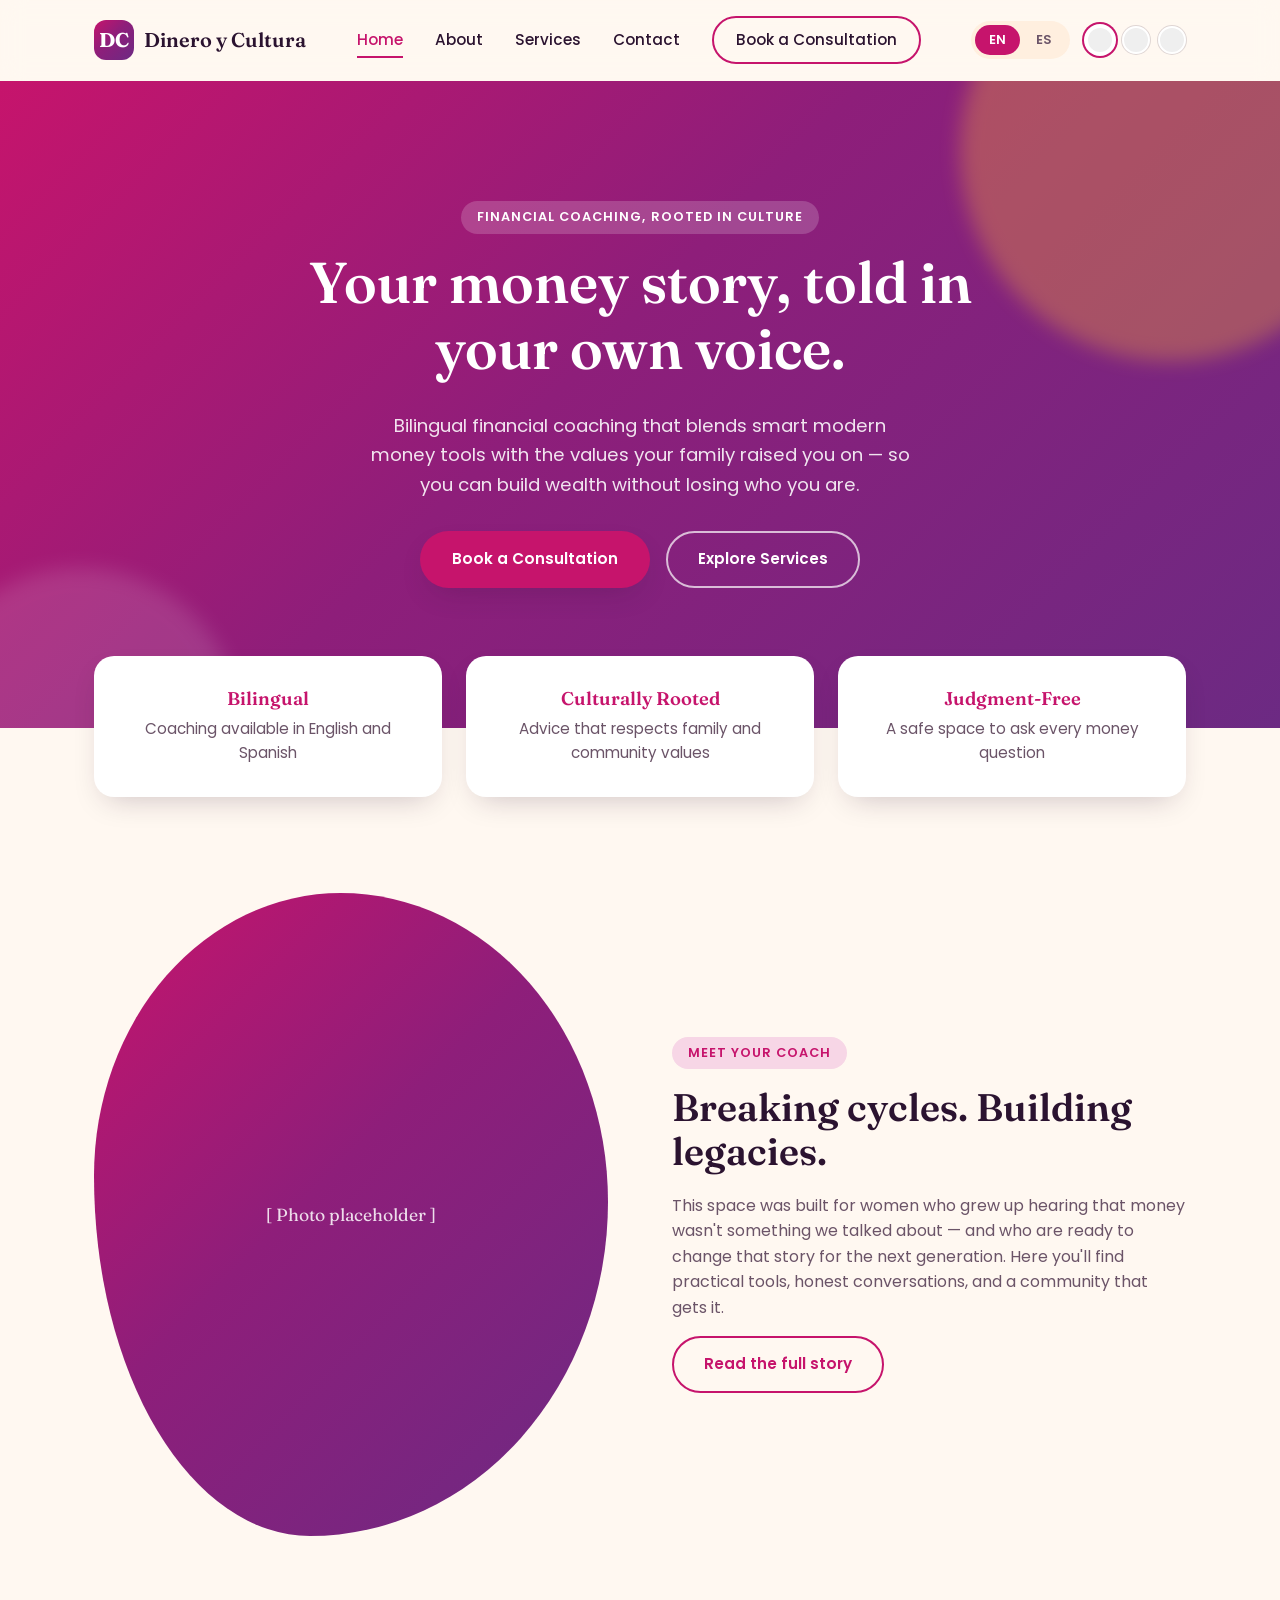
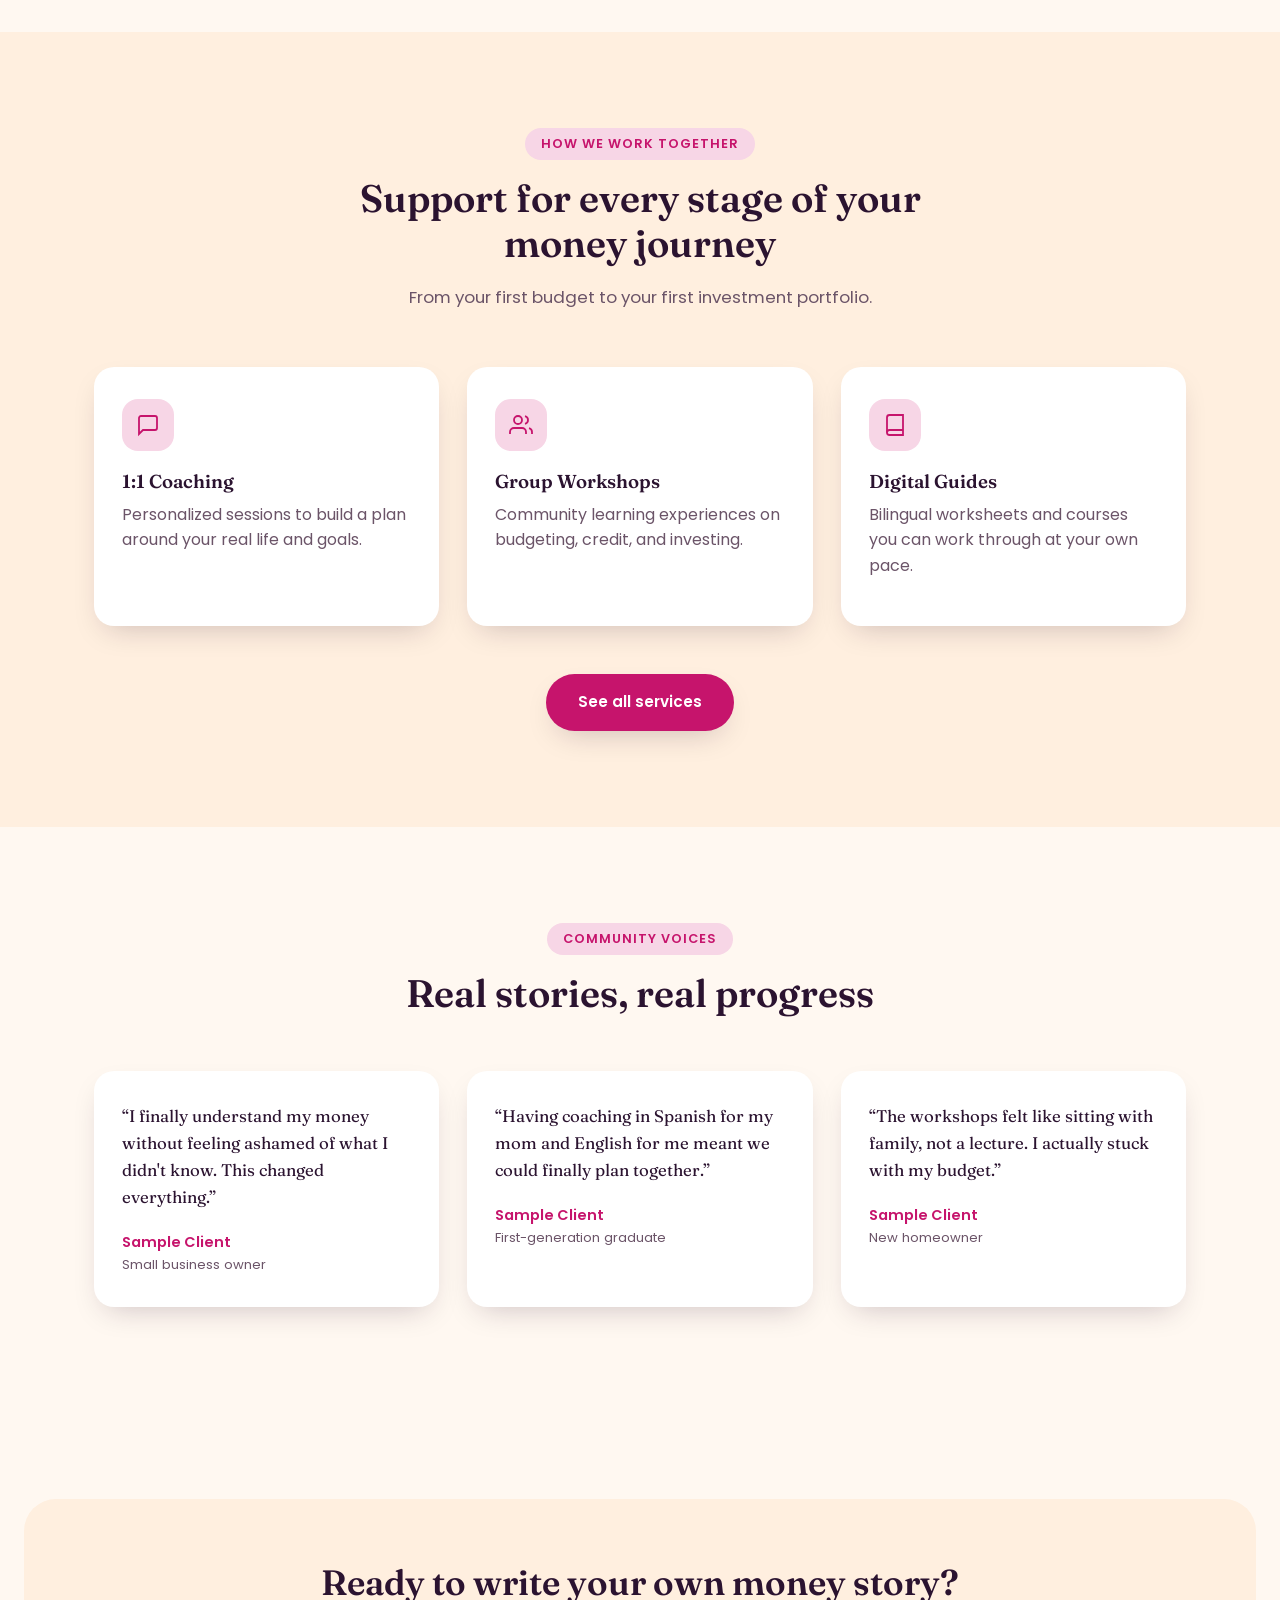
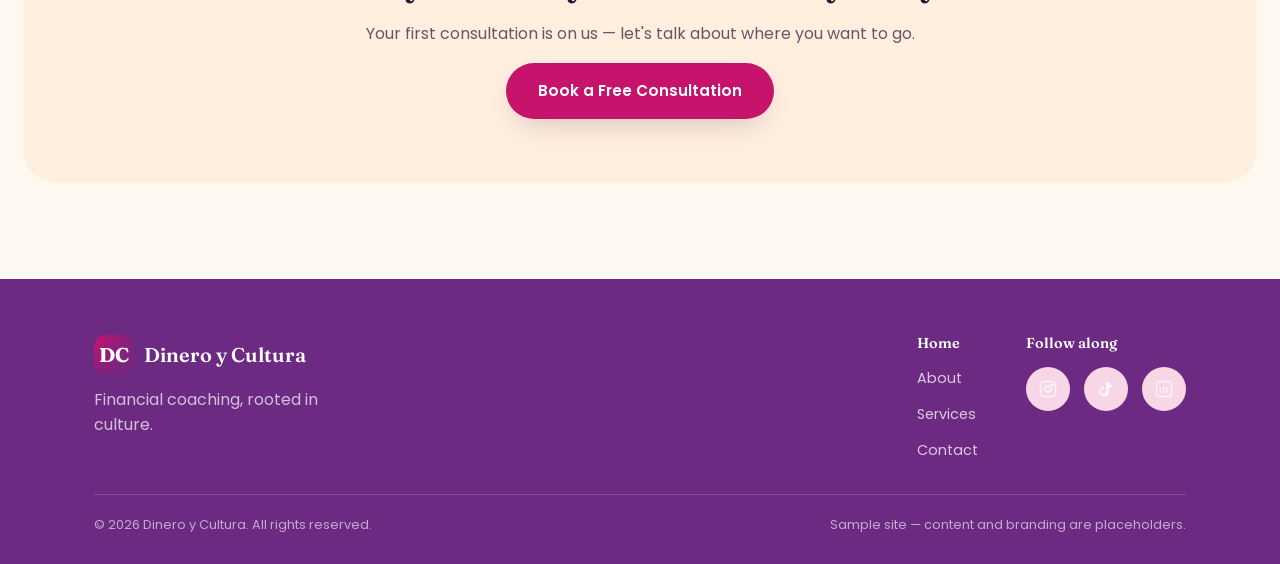
==== index.html @ e6d47629 "Add bilingual financial-coaching website with switchable color themes Static HTML/CSS/JS site (Home," ====
<!DOCTYPE html>
<html lang="en">
<head>
<meta charset="UTF-8" />
<meta name="viewport" content="width=device-width, initial-scale=1.0" />
<script>document.documentElement.classList.add("js-enabled");</script>
<title data-i18n-title="home.hero.title">Dinero y Cultura</title>
<meta name="description" content="Bilingual financial coaching rooted in culture." />
<link rel="icon" type="image/svg+xml" href="data:image/svg+xml,%3Csvg xmlns='http://www.w3.org/2000/svg' viewBox='0 0 100 100'%3E%3Crect width='100' height='100' rx='24' fill='%23c6146c'/%3E%3Ctext x='50' y='68' font-size='52' font-family='Georgia,serif' fill='white' text-anchor='middle'%3ED%3C/text%3E%3C/svg%3E" />
<link rel="preconnect" href="https://fonts.googleapis.com" />
<link rel="preconnect" href="https://fonts.gstatic.com" crossorigin />
<link href="https://fonts.googleapis.com/css2?family=Fraunces:wght@500;600;700&family=Poppins:wght@400;500;600;700&display=swap" rel="stylesheet" />
<link rel="stylesheet" href="css/style.css" />
</head>
<body>

<header class="site-header" data-site-header>
  <div class="header-inner container">
    <a href="index.html" class="logo"><span class="logo-mark">DC</span> Dinero y Cultura</a>

    <nav class="main-nav" data-nav>
      <a href="index.html" aria-current="page" data-i18n="nav.home">Home</a>
      <a href="about.html" data-i18n="nav.about">About</a>
      <a href="services.html" data-i18n="nav.services">Services</a>
      <a href="contact.html" data-i18n="nav.contact">Contact</a>
      <a href="contact.html" class="btn btn-outline" data-i18n="nav.cta" style="padding:10px 22px;">Book a Consultation</a>
      <div class="nav-theme-row">
        <span class="nav-theme-label" data-i18n="theme.label">Color palette</span>
        <div class="theme-switcher" data-theme-switcher></div>
      </div>
    </nav>

    <div class="header-actions">
      <div class="lang-switcher" role="group" aria-label="Language">
        <button type="button" data-lang-option="en">EN</button>
        <button type="button" data-lang-option="es">ES</button>
      </div>
      <div class="theme-switcher" data-theme-switcher role="group" aria-label="Color palette"></div>
      <button type="button" class="nav-toggle" data-nav-toggle aria-label="Menu" aria-expanded="false">
        <span></span><span></span><span></span>
      </button>
    </div>
  </div>
</header>

<main>

  <section class="hero">
    <div class="container hero-inner">
      <span class="eyebrow" data-i18n="home.hero.eyebrow">Financial coaching, rooted in culture</span>
      <h1 data-i18n="home.hero.title">Your money story, told in your own voice.</h1>
      <p class="hero-subtitle" data-i18n="home.hero.subtitle">Bilingual financial coaching.</p>
      <div class="hero-actions">
        <a href="contact.html" class="btn btn-primary" data-i18n="home.hero.ctaPrimary">Book a Consultation</a>
        <a href="services.html" class="btn btn-secondary" data-i18n="home.hero.ctaSecondary">Explore Services</a>
      </div>
    </div>
  </section>

  <div class="container">
    <div class="stats-grid" data-reveal>
      <div class="stat-card">
        <h3 data-i18n="home.stats.0.title">Bilingual</h3>
        <p data-i18n="home.stats.0.desc">Coaching available in English and Spanish</p>
      </div>
      <div class="stat-card">
        <h3 data-i18n="home.stats.1.title">Culturally Rooted</h3>
        <p data-i18n="home.stats.1.desc">Advice that respects family and community values</p>
      </div>
      <div class="stat-card">
        <h3 data-i18n="home.stats.2.title">Judgment-Free</h3>
        <p data-i18n="home.stats.2.desc">A safe space to ask every money question</p>
      </div>
    </div>
  </div>

  <section>
    <div class="container split">
      <div class="blob-frame" data-reveal>
        <span>[ Photo placeholder ]</span>
      </div>
      <div data-reveal>
        <span class="eyebrow" data-i18n="home.about.eyebrow">Meet your coach</span>
        <h2 class="section-title" data-i18n="home.about.title">Breaking cycles. Building legacies.</h2>
        <p data-i18n="home.about.body">Placeholder about text.</p>
        <a href="about.html" class="btn btn-outline" data-i18n="home.about.cta">Read the full story</a>
      </div>
    </div>
  </section>

  <section style="background: var(--color-bg-alt);">
    <div class="container">
      <div class="section-head" data-reveal>
        <span class="eyebrow" data-i18n="home.services.eyebrow">How we work together</span>
        <h2 class="section-title" data-i18n="home.services.title">Support for every stage of your money journey</h2>
        <p class="section-subtitle" data-i18n="home.services.subtitle">From your first budget to your first investment portfolio.</p>
      </div>
      <div class="card-grid" data-reveal>
        <div class="card">
          <div class="card-icon">
            <svg width="24" height="24" viewBox="0 0 24 24" fill="none" stroke="currentColor" stroke-width="1.8"><path d="M21 15a2 2 0 0 1-2 2H7l-4 4V5a2 2 0 0 1 2-2h14a2 2 0 0 1 2 2z"/></svg>
          </div>
          <h3 data-i18n="home.services.items.0.title">1:1 Coaching</h3>
          <p data-i18n="home.services.items.0.desc">Personalized sessions.</p>
        </div>
        <div class="card">
          <div class="card-icon">
            <svg width="24" height="24" viewBox="0 0 24 24" fill="none" stroke="currentColor" stroke-width="1.8"><path d="M17 21v-2a4 4 0 0 0-4-4H5a4 4 0 0 0-4 4v2"/><circle cx="9" cy="7" r="4"/><path d="M23 21v-2a4 4 0 0 0-3-3.87"/><path d="M16 3.13a4 4 0 0 1 0 7.75"/></svg>
          </div>
          <h3 data-i18n="home.services.items.1.title">Group Workshops</h3>
          <p data-i18n="home.services.items.1.desc">Community learning.</p>
        </div>
        <div class="card">
          <div class="card-icon">
            <svg width="24" height="24" viewBox="0 0 24 24" fill="none" stroke="currentColor" stroke-width="1.8"><path d="M4 19.5A2.5 2.5 0 0 1 6.5 17H20"/><path d="M6.5 2H20v20H6.5A2.5 2.5 0 0 1 4 19.5v-15A2.5 2.5 0 0 1 6.5 2z"/></svg>
          </div>
          <h3 data-i18n="home.services.items.2.title">Digital Guides</h3>
          <p data-i18n="home.services.items.2.desc">Bilingual worksheets.</p>
        </div>
      </div>
      <div class="text-center mt-lg" data-reveal>
        <a href="services.html" class="btn btn-primary" data-i18n="home.services.cta">See all services</a>
      </div>
    </div>
  </section>

  <section>
    <div class="container">
      <div class="section-head" data-reveal>
        <span class="eyebrow" data-i18n="home.testimonials.eyebrow">Community voices</span>
        <h2 class="section-title" data-i18n="home.testimonials.title">Real stories, real progress</h2>
      </div>
      <div class="card-grid" data-reveal>
        <div class="testimonial-card">
          <p class="testimonial-quote" data-i18n="home.testimonials.items.0.quote">Quote</p>
          <div class="testimonial-author" data-i18n="home.testimonials.items.0.name">Sample Client</div>
          <div class="testimonial-role" data-i18n="home.testimonials.items.0.role">Role</div>
        </div>
        <div class="testimonial-card">
          <p class="testimonial-quote" data-i18n="home.testimonials.items.1.quote">Quote</p>
          <div class="testimonial-author" data-i18n="home.testimonials.items.1.name">Sample Client</div>
          <div class="testimonial-role" data-i18n="home.testimonials.items.1.role">Role</div>
        </div>
        <div class="testimonial-card">
          <p class="testimonial-quote" data-i18n="home.testimonials.items.2.quote">Quote</p>
          <div class="testimonial-author" data-i18n="home.testimonials.items.2.name">Sample Client</div>
          <div class="testimonial-role" data-i18n="home.testimonials.items.2.role">Role</div>
        </div>
      </div>
    </div>
  </section>

  <section>
    <div class="cta-banner" data-reveal>
      <h2 data-i18n="home.ctaBanner.title">Ready to write your own money story?</h2>
      <p data-i18n="home.ctaBanner.subtitle">Your first consultation is on us.</p>
      <a href="contact.html" class="btn btn-primary" data-i18n="home.ctaBanner.button">Book a Free Consultation</a>
    </div>
  </section>

</main>

<footer class="site-footer">
  <div class="container">
    <div class="footer-inner">
      <div class="footer-brand">
        <a href="index.html" class="logo"><span class="logo-mark">DC</span> Dinero y Cultura</a>
        <p data-i18n="footer.tagline">Financial coaching, rooted in culture.</p>
      </div>
      <div class="footer-links">
        <div class="footer-col">
          <h4 data-i18n="nav.home">Site</h4>
          <ul>
            <li><a href="about.html" data-i18n="nav.about">About</a></li>
            <li><a href="services.html" data-i18n="nav.services">Services</a></li>
            <li><a href="contact.html" data-i18n="nav.contact">Contact</a></li>
          </ul>
        </div>
        <div class="footer-col">
          <h4 data-i18n="contact.social.title">Follow along</h4>
          <div class="social-list">
            <a href="#" aria-label="Instagram"><svg width="18" height="18" viewBox="0 0 24 24" fill="none" stroke="currentColor" stroke-width="1.8"><rect x="2" y="2" width="20" height="20" rx="5"/><circle cx="12" cy="12" r="4"/><circle cx="17.5" cy="6.5" r="1"/></svg></a>
            <a href="#" aria-label="TikTok"><svg width="18" height="18" viewBox="0 0 24 24" fill="currentColor"><path d="M16 3c.6 2.4 2.2 4 4.7 4.2v3c-1.7 0-3.2-.5-4.5-1.4v6.7A6.5 6.5 0 1 1 9.7 9v3.2a3.3 3.3 0 1 0 2.3 3.1V3z"/></svg></a>
            <a href="#" aria-label="LinkedIn"><svg width="18" height="18" viewBox="0 0 24 24" fill="none" stroke="currentColor" stroke-width="1.8"><rect x="2" y="2" width="20" height="20" rx="4"/><path d="M7 10v7M7 7v.01M11 17v-4.5a2.5 2.5 0 0 1 5 0V17"/></svg></a>
          </div>
        </div>
      </div>
    </div>
    <div class="footer-bottom">
      <span>&copy; <span data-current-year>2026</span> Dinero y Cultura. <span data-i18n="footer.rights">All rights reserved.</span></span>
      <span data-i18n="footer.placeholderNotice">Sample site — content and branding are placeholders.</span>
    </div>
  </div>
</footer>

<script src="js/config.js"></script>
<script src="js/translations.js"></script>
<script src="js/i18n.js"></script>
<script src="js/theme.js"></script>
<script src="js/main.js"></script>
</body>
</html>
---- css/style.css ----
/* ==========================================================================
   Dinero y Cultura — base styles
   Color values below are defaults; js/theme.js overrides them at runtime
   via CSS custom properties so the palette can be swapped live.
   ========================================================================== */

:root {
  --color-primary: #c6146c;
  --color-primary-dark: #8e0f52;
  --color-primary-light: #f7d6e6;
  --color-secondary: #f2a73b;
  --color-secondary-dark: #c87f1c;
  --color-accent: #6c2a83;
  --color-bg: #fff8f1;
  --color-bg-alt: #ffefdf;
  --color-surface: #ffffff;
  --color-text: #2b1330;
  --color-text-muted: #6b5468;
  --gradient-hero: linear-gradient(135deg, #c6146c 0%, #8e1e7a 45%, #6c2a83 100%);

  --font-display: "Fraunces", "Georgia", serif;
  --font-body: "Poppins", "Segoe UI", sans-serif;

  --radius-sm: 12px;
  --radius-md: 20px;
  --radius-lg: 32px;
  --radius-pill: 999px;

  --shadow-soft: 0 12px 30px -12px rgba(43, 19, 48, 0.25);
  --shadow-lift: 0 20px 45px -15px rgba(43, 19, 48, 0.35);

  --container-width: 1140px;
}

* { box-sizing: border-box; }
html { scroll-behavior: smooth; }

body {
  margin: 0;
  font-family: var(--font-body);
  color: var(--color-text);
  background: var(--color-bg);
  line-height: 1.6;
  -webkit-font-smoothing: antialiased;
}

img { max-width: 100%; display: block; }
a { color: inherit; text-decoration: none; }
ul { list-style: none; margin: 0; padding: 0; }
h1, h2, h3, h4 {
  font-family: var(--font-display);
  line-height: 1.15;
  margin: 0 0 0.5em;
  font-weight: 600;
}
p { margin: 0 0 1em; color: var(--color-text-muted); }

.container {
  width: 100%;
  max-width: var(--container-width);
  margin: 0 auto;
  padding: 0 24px;
}

section { padding: 96px 0; }
@media (max-width: 640px) {
  section { padding: 64px 0; }
}

.section-head {
  max-width: 640px;
  margin: 0 auto 56px;
  text-align: center;
}
.section-head.align-left { margin-left: 0; text-align: left; }

.eyebrow {
  display: inline-block;
  font-family: var(--font-body);
  font-weight: 600;
  font-size: 0.8rem;
  letter-spacing: 0.08em;
  text-transform: uppercase;
  color: var(--color-primary);
  background: var(--color-primary-light);
  padding: 6px 16px;
  border-radius: var(--radius-pill);
  margin-bottom: 16px;
}

.section-title { font-size: clamp(1.8rem, 3vw, 2.6rem); }
.section-subtitle { font-size: 1.05rem; }

/* ---------- Buttons ---------- */
.btn {
  display: inline-flex;
  align-items: center;
  justify-content: center;
  gap: 8px;
  font-family: var(--font-body);
  font-weight: 600;
  font-size: 0.95rem;
  padding: 14px 30px;
  border-radius: var(--radius-pill);
  border: 2px solid transparent;
  cursor: pointer;
  transition: transform 0.2s ease, box-shadow 0.2s ease, background 0.2s ease, color 0.2s ease;
}
.btn-primary {
  background: var(--color-primary);
  color: #fff;
  box-shadow: var(--shadow-soft);
}
.btn-primary:hover { transform: translateY(-3px); box-shadow: var(--shadow-lift); background: var(--color-primary-dark); }

.btn-secondary {
  background: transparent;
  border-color: rgba(255, 255, 255, 0.7);
  color: #fff;
}
.btn-secondary:hover { background: rgba(255, 255, 255, 0.15); transform: translateY(-3px); }

.btn-outline {
  background: transparent;
  border-color: var(--color-primary);
  color: var(--color-primary);
}
.btn-outline:hover { background: var(--color-primary); color: #fff; transform: translateY(-3px); }

/* ---------- Header ---------- */
.site-header {
  position: sticky;
  top: 0;
  z-index: 100;
  background: rgba(255, 248, 241, 0.75);
  backdrop-filter: blur(12px);
  -webkit-backdrop-filter: blur(12px);
  border-bottom: 1px solid transparent;
  transition: box-shadow 0.25s ease, border-color 0.25s ease;
}
.site-header.is-scrolled {
  box-shadow: 0 8px 24px -16px rgba(43, 19, 48, 0.3);
  border-bottom-color: rgba(43, 19, 48, 0.06);
}

.header-inner {
  display: flex;
  align-items: center;
  justify-content: space-between;
  gap: 24px;
  padding: 16px 24px;
}

.logo {
  display: flex;
  align-items: center;
  gap: 10px;
  font-family: var(--font-display);
  font-weight: 600;
  font-size: 1.25rem;
  color: var(--color-text);
  white-space: nowrap;
  overflow: hidden;
  text-overflow: ellipsis;
}
.logo-mark {
  width: 40px;
  height: 40px;
  border-radius: 12px;
  background: var(--gradient-hero);
  display: flex;
  align-items: center;
  justify-content: center;
  color: #fff;
  font-family: var(--font-display);
  font-weight: 700;
  flex-shrink: 0;
}

.main-nav {
  display: flex;
  align-items: center;
  gap: 32px;
}
.main-nav a {
  font-weight: 500;
  font-size: 0.95rem;
  color: var(--color-text);
  position: relative;
  padding: 4px 0;
}
.main-nav a::after {
  content: "";
  position: absolute;
  left: 0; right: 0; bottom: -2px;
  height: 2px;
  background: var(--color-primary);
  transform: scaleX(0);
  transform-origin: left;
  transition: transform 0.2s ease;
}
.main-nav a:hover::after,
.main-nav a[aria-current="page"]::after { transform: scaleX(1); }
.main-nav a[aria-current="page"] { color: var(--color-primary); }

.header-actions {
  display: flex;
  align-items: center;
  gap: 16px;
}

.lang-switcher {
  display: inline-flex;
  background: var(--color-bg-alt);
  border-radius: var(--radius-pill);
  padding: 4px;
  gap: 2px;
}
.lang-switcher button {
  border: none;
  background: transparent;
  font-family: var(--font-body);
  font-weight: 600;
  font-size: 0.8rem;
  padding: 6px 14px;
  border-radius: var(--radius-pill);
  cursor: pointer;
  color: var(--color-text-muted);
  transition: background 0.2s ease, color 0.2s ease;
}
.lang-switcher button.is-active { background: var(--color-primary); color: #fff; }

.theme-switcher { display: inline-flex; gap: 8px; }
.theme-swatch {
  width: 28px;
  height: 28px;
  border-radius: 50%;
  border: 2px solid var(--color-surface);
  box-shadow: 0 0 0 1px rgba(43, 19, 48, 0.15);
  cursor: pointer;
  padding: 0;
  overflow: hidden;
  display: flex;
  transition: transform 0.2s ease, box-shadow 0.2s ease;
}
.theme-swatch__half { flex: 1; }
.theme-swatch__half:first-child { background: var(--swatch-a); }
.theme-swatch__half:last-child { background: var(--swatch-b); }
.theme-swatch:hover { transform: scale(1.12); }
.theme-swatch.is-active { box-shadow: 0 0 0 2px var(--color-surface), 0 0 0 4px var(--color-primary); }

.nav-toggle {
  display: none;
  background: none;
  border: none;
  cursor: pointer;
  padding: 8px;
  flex-direction: column;
  gap: 5px;
}
.nav-toggle span { width: 22px; height: 2px; background: var(--color-text); border-radius: 2px; }

.nav-theme-row { display: none; }

@media (max-width: 860px) {
  .main-nav {
    position: absolute;
    top: 100%; left: 0; right: 0;
    flex-direction: column;
    align-items: flex-start;
    background: var(--color-surface);
    padding: 20px 24px;
    gap: 18px;
    box-shadow: var(--shadow-soft);
    transform: translateY(-8px);
    opacity: 0;
    pointer-events: none;
    transition: transform 0.2s ease, opacity 0.2s ease;
  }
  .main-nav.is-open { transform: translateY(0); opacity: 1; pointer-events: auto; }
  .nav-toggle { display: flex; }
  .header-actions .lang-switcher { display: inline-flex; }

  /* Theme swatches move into the nav dropdown at this width so the
     header row (logo + lang pills + hamburger) doesn't overflow. */
  .header-actions > .theme-switcher { display: none; }
  .nav-theme-row {
    display: flex;
    align-items: center;
    gap: 12px;
    padding-top: 14px;
    border-top: 1px solid var(--color-bg-alt);
    width: 100%;
  }
  .nav-theme-label {
    font-size: 0.8rem;
    font-weight: 600;
    color: var(--color-text-muted);
  }
}

@media (max-width: 400px) {
  .header-inner { gap: 10px; padding: 14px 16px; }
  .logo { font-size: 1rem; gap: 8px; }
  .logo-mark { width: 34px; height: 34px; font-size: 0.9rem; }
}

/* ---------- Hero ---------- */
.hero {
  position: relative;
  overflow: hidden;
  background: var(--gradient-hero);
  color: #fff;
  padding: 120px 0 140px;
}
.hero::before,
.hero::after {
  content: "";
  position: absolute;
  border-radius: 50%;
  filter: blur(10px);
  opacity: 0.35;
}
.hero::before {
  width: 420px; height: 420px;
  background: var(--color-secondary);
  top: -140px; right: -100px;
}
.hero::after {
  width: 320px; height: 320px;
  background: #ffffff;
  bottom: -160px; left: -80px;
  opacity: 0.12;
}
.hero-inner {
  position: relative;
  z-index: 1;
  max-width: 720px;
  margin: 0 auto;
  text-align: center;
}
.hero .eyebrow { background: rgba(255, 255, 255, 0.18); color: #fff; }
.hero h1 { font-size: clamp(2.4rem, 5vw, 3.6rem); }
.hero p.hero-subtitle { color: rgba(255, 255, 255, 0.88); font-size: 1.15rem; max-width: 560px; margin: 0 auto 32px; }
.hero-actions { display: flex; gap: 16px; justify-content: center; flex-wrap: wrap; }

.page-hero {
  background: var(--gradient-hero);
  color: #fff;
  padding: 96px 0 80px;
  text-align: center;
  position: relative;
  overflow: hidden;
}
.page-hero .eyebrow { background: rgba(255, 255, 255, 0.18); color: #fff; }
.page-hero p { color: rgba(255, 255, 255, 0.88); max-width: 560px; margin: 0 auto; }

/* ---------- Stats ---------- */
.stats-grid {
  display: grid;
  grid-template-columns: repeat(3, 1fr);
  gap: 24px;
  margin-top: -72px;
  position: relative;
  z-index: 2;
}
@media (max-width: 760px) { .stats-grid { grid-template-columns: 1fr; } }

.stat-card {
  background: var(--color-surface);
  border-radius: var(--radius-md);
  padding: 32px 28px;
  box-shadow: var(--shadow-soft);
  text-align: center;
}
.stat-card h3 { font-size: 1.15rem; color: var(--color-primary); margin-bottom: 8px; }
.stat-card p { margin: 0; font-size: 0.95rem; }

/* ---------- Split (about preview) ---------- */
.split {
  display: grid;
  grid-template-columns: 1fr 1fr;
  gap: 64px;
  align-items: center;
}
@media (max-width: 860px) { .split { grid-template-columns: 1fr; gap: 40px; } }

.blob-frame {
  position: relative;
  aspect-ratio: 4 / 5;
  border-radius: 48% 52% 58% 42% / 44% 48% 52% 56%;
  background: var(--gradient-hero);
  display: flex;
  align-items: center;
  justify-content: center;
  overflow: hidden;
}
.blob-frame span {
  color: rgba(255, 255, 255, 0.85);
  font-family: var(--font-display);
  font-size: 1.1rem;
  text-align: center;
  padding: 24px;
}

/* ---------- Card grids ---------- */
.card-grid {
  display: grid;
  grid-template-columns: repeat(3, 1fr);
  gap: 28px;
}
.card-grid.cols-4 { grid-template-columns: repeat(4, 1fr); }
@media (max-width: 960px) { .card-grid, .card-grid.cols-4 { grid-template-columns: repeat(2, 1fr); } }
@media (max-width: 640px) { .card-grid, .card-grid.cols-4 { grid-template-columns: 1fr; } }

.card {
  background: var(--color-surface);
  border-radius: var(--radius-md);
  padding: 32px 28px;
  box-shadow: var(--shadow-soft);
  transition: transform 0.25s ease, box-shadow 0.25s ease;
}
.card:hover { transform: translateY(-6px); box-shadow: var(--shadow-lift); }

.card-icon {
  width: 52px; height: 52px;
  border-radius: 16px;
  background: var(--color-primary-light);
  color: var(--color-primary);
  display: flex; align-items: center; justify-content: center;
  margin-bottom: 20px;
}

.card-tag {
  display: inline-block;
  font-size: 0.72rem;
  font-weight: 700;
  letter-spacing: 0.06em;
  text-transform: uppercase;
  color: var(--color-secondary-dark);
  background: rgba(242, 167, 59, 0.18);
  padding: 4px 12px;
  border-radius: var(--radius-pill);
  margin-bottom: 14px;
}

/* ---------- Testimonials ---------- */
.testimonial-card {
  background: var(--color-surface);
  border-radius: var(--radius-md);
  padding: 32px 28px;
  box-shadow: var(--shadow-soft);
  position: relative;
}
.testimonial-quote {
  font-family: var(--font-display);
  font-size: 1.05rem;
  color: var(--color-text);
  margin-bottom: 20px;
}
.testimonial-author { font-weight: 600; font-size: 0.9rem; color: var(--color-primary); }
.testimonial-role { font-size: 0.82rem; color: var(--color-text-muted); }

/* ---------- CTA banner ---------- */
.cta-banner {
  background: var(--color-bg-alt);
  border-radius: var(--radius-lg);
  padding: 64px 40px;
  text-align: center;
  margin: 0 24px;
}
.cta-banner h2 { font-size: clamp(1.6rem, 3vw, 2.2rem); }

/* ---------- Steps (services process) ---------- */
.steps {
  display: grid;
  grid-template-columns: repeat(3, 1fr);
  gap: 28px;
  counter-reset: step;
}
@media (max-width: 760px) { .steps { grid-template-columns: 1fr; } }
.step {
  background: var(--color-surface);
  border-radius: var(--radius-md);
  padding: 32px 28px;
  box-shadow: var(--shadow-soft);
}
.step::before {
  counter-increment: step;
  content: counter(step);
  display: inline-flex;
  align-items: center;
  justify-content: center;
  width: 40px; height: 40px;
  border-radius: 50%;
  background: var(--gradient-hero);
  color: #fff;
  font-weight: 700;
  margin-bottom: 16px;
}

/* ---------- Contact ---------- */
.contact-grid {
  display: grid;
  grid-template-columns: 1.1fr 0.9fr;
  gap: 32px;
  align-items: start;
}
@media (max-width: 860px) { .contact-grid { grid-template-columns: 1fr; } }

.contact-card {
  background: var(--color-surface);
  border-radius: var(--radius-lg);
  padding: 40px;
  box-shadow: var(--shadow-soft);
}
.contact-field { margin-bottom: 20px; }
.contact-field-label {
  display: block;
  font-size: 0.8rem;
  font-weight: 600;
  color: var(--color-text-muted);
  text-transform: uppercase;
  letter-spacing: 0.05em;
  margin-bottom: 6px;
}
.contact-field-value { font-size: 1.1rem; font-weight: 600; color: var(--color-primary); }

.social-list { display: flex; gap: 14px; margin-top: 16px; }
.social-list a {
  width: 44px; height: 44px;
  border-radius: 50%;
  background: var(--color-primary-light);
  color: var(--color-primary);
  display: flex; align-items: center; justify-content: center;
  transition: background 0.2s ease, color 0.2s ease, transform 0.2s ease;
}
.social-list a:hover { background: var(--color-primary); color: #fff; transform: translateY(-3px); }

.notice {
  background: var(--color-bg-alt);
  border-radius: var(--radius-md);
  padding: 18px 22px;
  font-size: 0.88rem;
  color: var(--color-text-muted);
  border-left: 4px solid var(--color-secondary);
}

/* ---------- Values (about) ---------- */
.value-item { display: flex; gap: 16px; align-items: flex-start; }
.value-dot {
  width: 12px; height: 12px;
  border-radius: 50%;
  background: var(--color-secondary);
  margin-top: 8px;
  flex-shrink: 0;
}

/* ---------- Footer ---------- */
.site-footer {
  background: var(--color-accent);
  color: rgba(255, 255, 255, 0.85);
  padding: 56px 0 28px;
}
.footer-inner {
  display: flex;
  flex-wrap: wrap;
  justify-content: space-between;
  gap: 32px;
  margin-bottom: 32px;
}
.footer-brand .logo { color: #fff; }
.footer-brand p { color: rgba(255, 255, 255, 0.7); max-width: 280px; margin-top: 12px; }
.footer-links { display: flex; gap: 48px; flex-wrap: wrap; }
.footer-col h4 { color: #fff; font-size: 0.9rem; margin-bottom: 14px; }
.footer-col ul { display: flex; flex-direction: column; gap: 10px; }
.footer-col a { color: rgba(255, 255, 255, 0.75); font-size: 0.9rem; }
.footer-col a:hover { color: #fff; }
.footer-bottom {
  border-top: 1px solid rgba(255, 255, 255, 0.15);
  padding-top: 20px;
  display: flex;
  justify-content: space-between;
  flex-wrap: wrap;
  gap: 10px;
  font-size: 0.8rem;
  color: rgba(255, 255, 255, 0.6);
}

/* ---------- Scroll reveal ----------
   Only hidden pre-reveal when JS has run (see the early
   `js-enabled` class in <head>) so content stays visible by
   default if JS fails or is disabled. */
.js-enabled [data-reveal] {
  opacity: 0;
  transform: translateY(24px);
  transition: opacity 0.6s ease, transform 0.6s ease;
}
.js-enabled [data-reveal].is-visible { opacity: 1; transform: translateY(0); }

/* ---------- Misc utilities ---------- */
.text-center { text-align: center; }
.mt-lg { margin-top: 48px; }
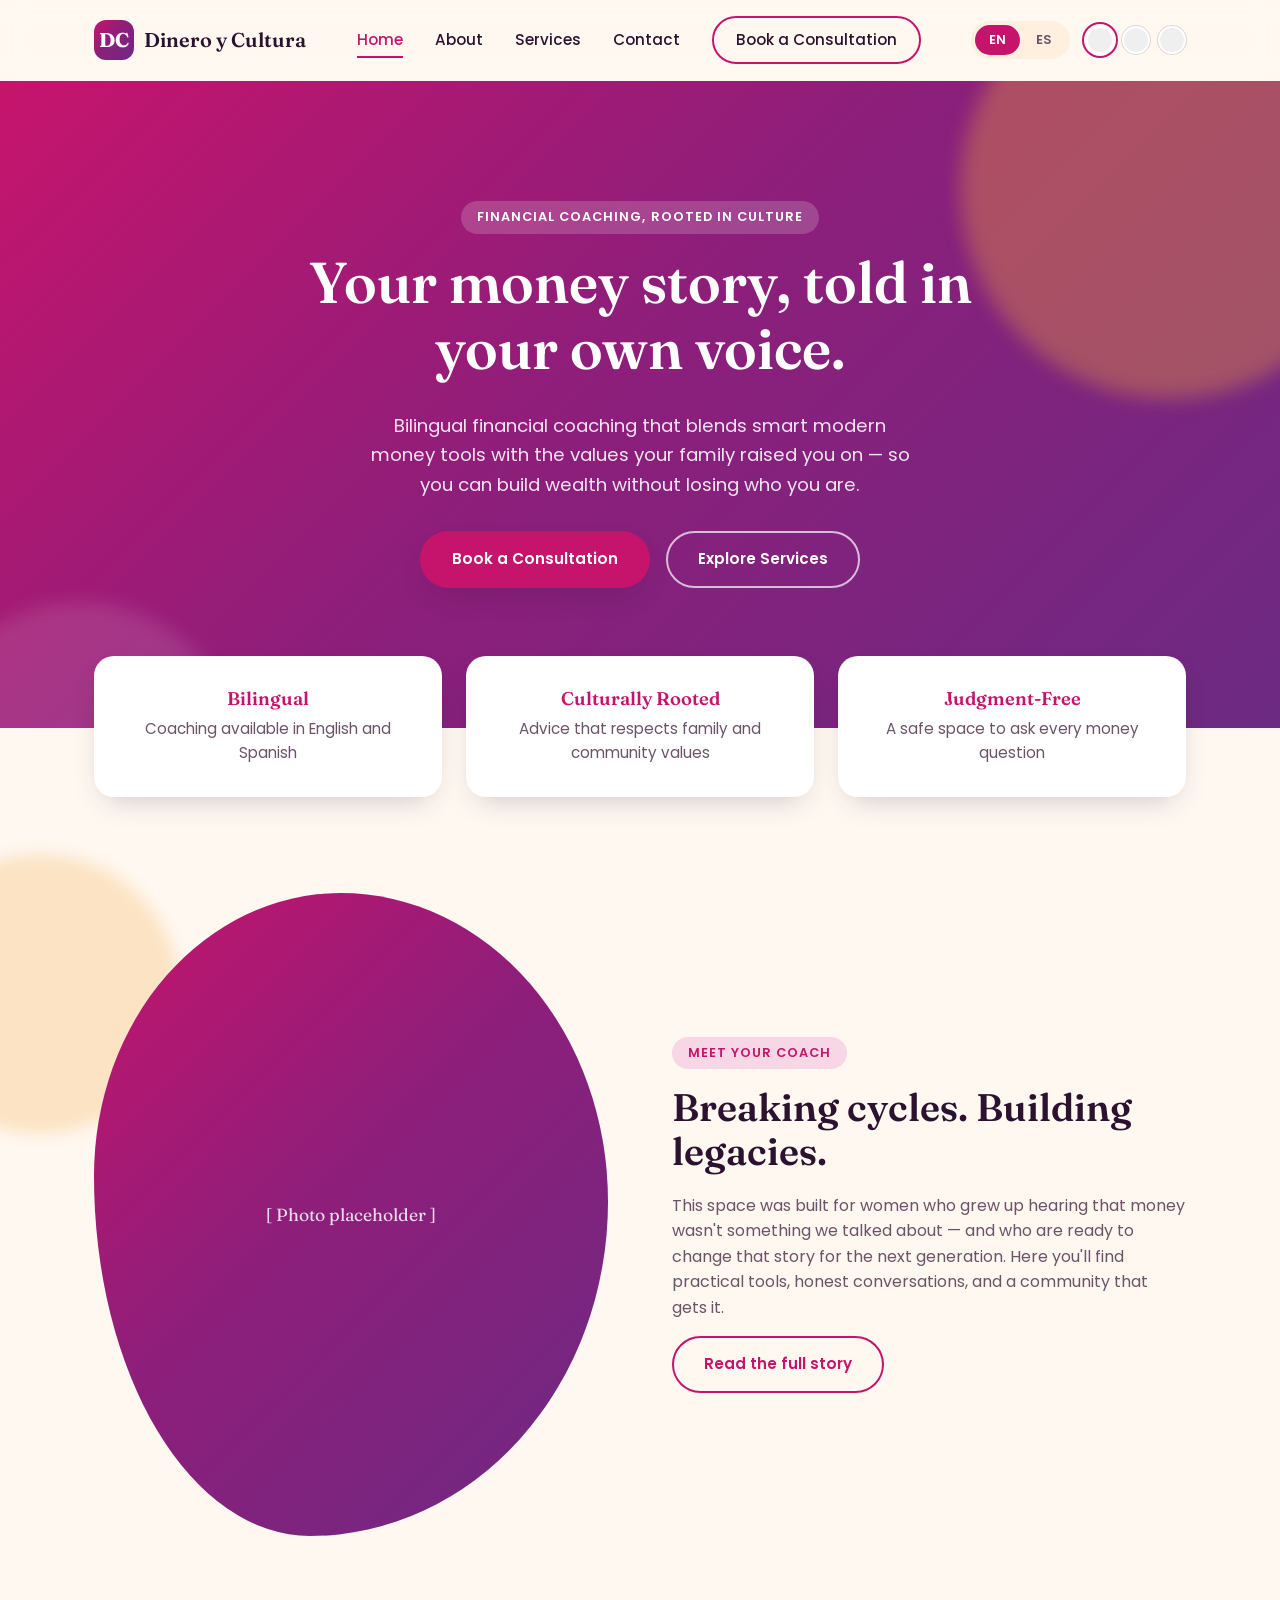
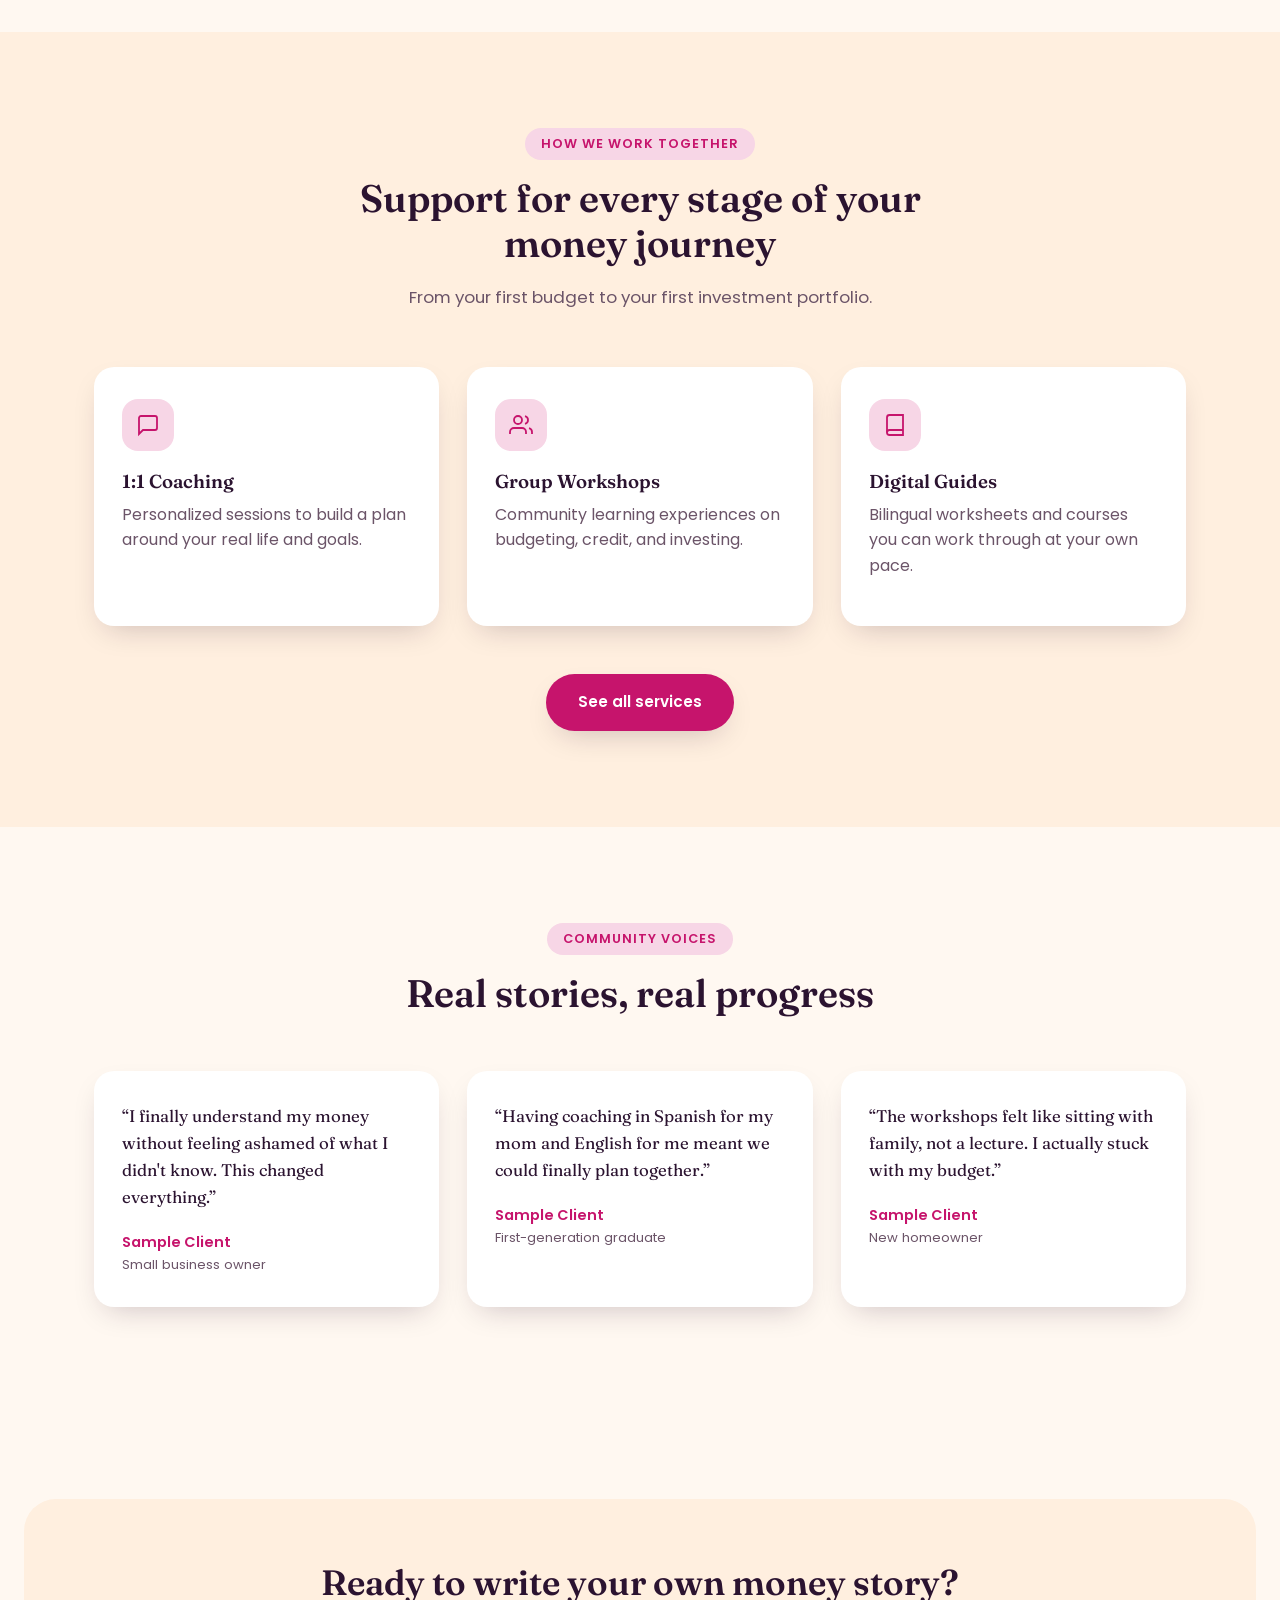
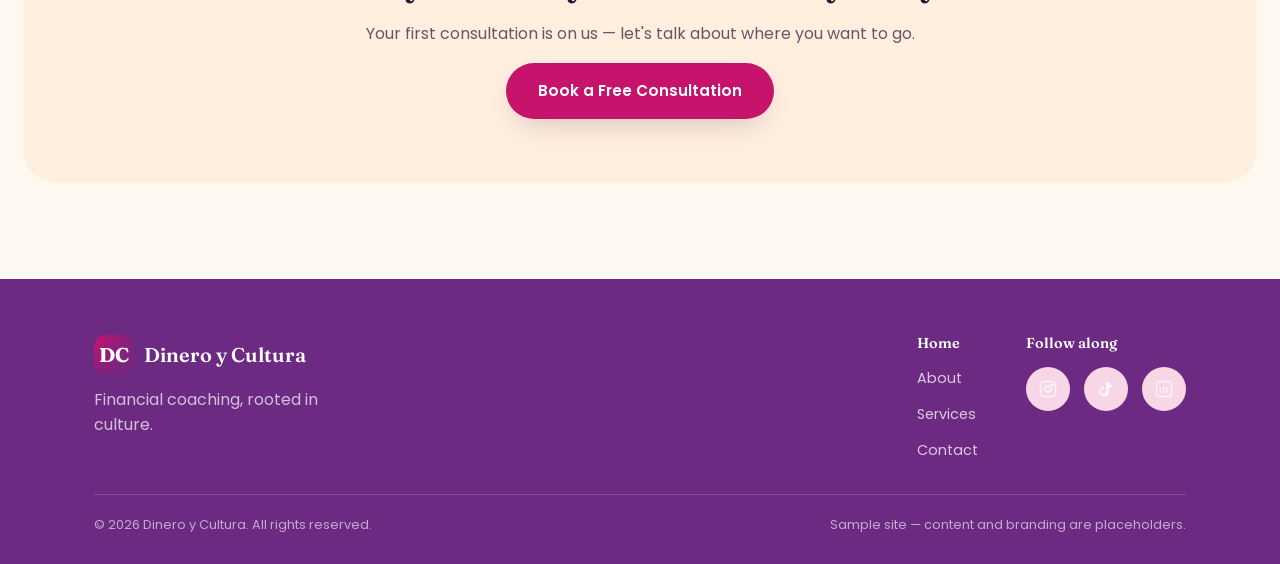
==== commit c879298d: "Add parallax and staggered scale-reveal depth effects Decorative background blobs (hero + section ac" ====
--- a/index.html
+++ b/index.html
@@ -46,6 +46,8 @@
 <main>
 
   <section class="hero">
+    <span class="hero-blob hero-blob-a" data-parallax="0.12" aria-hidden="true"></span>
+    <span class="hero-blob hero-blob-b" data-parallax="-0.08" aria-hidden="true"></span>
     <div class="container hero-inner">
       <span class="eyebrow" data-i18n="home.hero.eyebrow">Financial coaching, rooted in culture</span>
       <h1 data-i18n="home.hero.title">Your money story, told in your own voice.</h1>
@@ -58,25 +60,26 @@
   </section>
 
   <div class="container">
-    <div class="stats-grid" data-reveal>
-      <div class="stat-card">
+    <div class="stats-grid">
+      <div class="stat-card" data-reveal="scale">
         <h3 data-i18n="home.stats.0.title">Bilingual</h3>
         <p data-i18n="home.stats.0.desc">Coaching available in English and Spanish</p>
       </div>
-      <div class="stat-card">
+      <div class="stat-card" data-reveal="scale">
         <h3 data-i18n="home.stats.1.title">Culturally Rooted</h3>
         <p data-i18n="home.stats.1.desc">Advice that respects family and community values</p>
       </div>
-      <div class="stat-card">
+      <div class="stat-card" data-reveal="scale">
         <h3 data-i18n="home.stats.2.title">Judgment-Free</h3>
         <p data-i18n="home.stats.2.desc">A safe space to ask every money question</p>
       </div>
     </div>
   </div>
 
-  <section>
+  <section class="decor-section">
+    <span class="bg-blob bg-blob--secondary" data-parallax="0.15" style="width:280px;height:280px;top:10%;left:-100px;" aria-hidden="true"></span>
     <div class="container split">
-      <div class="blob-frame" data-reveal>
+      <div class="blob-frame" data-reveal="scale">
         <span>[ Photo placeholder ]</span>
       </div>
       <div data-reveal>
@@ -95,22 +98,22 @@
         <h2 class="section-title" data-i18n="home.services.title">Support for every stage of your money journey</h2>
         <p class="section-subtitle" data-i18n="home.services.subtitle">From your first budget to your first investment portfolio.</p>
       </div>
-      <div class="card-grid" data-reveal>
-        <div class="card">
+      <div class="card-grid">
+        <div class="card" data-reveal="scale">
           <div class="card-icon">
             <svg width="24" height="24" viewBox="0 0 24 24" fill="none" stroke="currentColor" stroke-width="1.8"><path d="M21 15a2 2 0 0 1-2 2H7l-4 4V5a2 2 0 0 1 2-2h14a2 2 0 0 1 2 2z"/></svg>
           </div>
           <h3 data-i18n="home.services.items.0.title">1:1 Coaching</h3>
           <p data-i18n="home.services.items.0.desc">Personalized sessions.</p>
         </div>
-        <div class="card">
+        <div class="card" data-reveal="scale">
           <div class="card-icon">
             <svg width="24" height="24" viewBox="0 0 24 24" fill="none" stroke="currentColor" stroke-width="1.8"><path d="M17 21v-2a4 4 0 0 0-4-4H5a4 4 0 0 0-4 4v2"/><circle cx="9" cy="7" r="4"/><path d="M23 21v-2a4 4 0 0 0-3-3.87"/><path d="M16 3.13a4 4 0 0 1 0 7.75"/></svg>
           </div>
           <h3 data-i18n="home.services.items.1.title">Group Workshops</h3>
           <p data-i18n="home.services.items.1.desc">Community learning.</p>
         </div>
-        <div class="card">
+        <div class="card" data-reveal="scale">
           <div class="card-icon">
             <svg width="24" height="24" viewBox="0 0 24 24" fill="none" stroke="currentColor" stroke-width="1.8"><path d="M4 19.5A2.5 2.5 0 0 1 6.5 17H20"/><path d="M6.5 2H20v20H6.5A2.5 2.5 0 0 1 4 19.5v-15A2.5 2.5 0 0 1 6.5 2z"/></svg>
           </div>
@@ -130,18 +133,18 @@
         <span class="eyebrow" data-i18n="home.testimonials.eyebrow">Community voices</span>
         <h2 class="section-title" data-i18n="home.testimonials.title">Real stories, real progress</h2>
       </div>
-      <div class="card-grid" data-reveal>
-        <div class="testimonial-card">
+      <div class="card-grid">
+        <div class="testimonial-card" data-reveal="scale">
           <p class="testimonial-quote" data-i18n="home.testimonials.items.0.quote">Quote</p>
           <div class="testimonial-author" data-i18n="home.testimonials.items.0.name">Sample Client</div>
           <div class="testimonial-role" data-i18n="home.testimonials.items.0.role">Role</div>
         </div>
-        <div class="testimonial-card">
+        <div class="testimonial-card" data-reveal="scale">
           <p class="testimonial-quote" data-i18n="home.testimonials.items.1.quote">Quote</p>
           <div class="testimonial-author" data-i18n="home.testimonials.items.1.name">Sample Client</div>
           <div class="testimonial-role" data-i18n="home.testimonials.items.1.role">Role</div>
         </div>
-        <div class="testimonial-card">
+        <div class="testimonial-card" data-reveal="scale">
           <p class="testimonial-quote" data-i18n="home.testimonials.items.2.quote">Quote</p>
           <div class="testimonial-author" data-i18n="home.testimonials.items.2.name">Sample Client</div>
           <div class="testimonial-role" data-i18n="home.testimonials.items.2.role">Role</div>
@@ -150,8 +153,9 @@
     </div>
   </section>
 
-  <section>
-    <div class="cta-banner" data-reveal>
+  <section class="decor-section">
+    <span class="bg-blob bg-blob--accent" data-parallax="-0.1" style="width:240px;height:240px;bottom:-40px;right:-60px;" aria-hidden="true"></span>
+    <div class="cta-banner" data-reveal="scale">
       <h2 data-i18n="home.ctaBanner.title">Ready to write your own money story?</h2>
       <p data-i18n="home.ctaBanner.subtitle">Your first consultation is on us.</p>
       <a href="contact.html" class="btn btn-primary" data-i18n="home.ctaBanner.button">Book a Free Consultation</a>
--- a/css/style.css
+++ b/css/style.css
@@ -313,25 +313,14 @@
   color: #fff;
   padding: 120px 0 140px;
 }
-.hero::before,
-.hero::after {
-  content: "";
+.hero-blob {
   position: absolute;
   border-radius: 50%;
   filter: blur(10px);
-  opacity: 0.35;
-}
-.hero::before {
-  width: 420px; height: 420px;
-  background: var(--color-secondary);
-  top: -140px; right: -100px;
-}
-.hero::after {
-  width: 320px; height: 320px;
-  background: #ffffff;
-  bottom: -160px; left: -80px;
-  opacity: 0.12;
-}
+  pointer-events: none;
+}
+.hero-blob-a { width: 420px; height: 420px; background: var(--color-secondary); opacity: 0.35; top: -140px; right: -100px; }
+.hero-blob-b { width: 320px; height: 320px; background: #ffffff; opacity: 0.12; bottom: -160px; left: -80px; }
 .hero-inner {
   position: relative;
   z-index: 1;
@@ -354,6 +343,31 @@
 }
 .page-hero .eyebrow { background: rgba(255, 255, 255, 0.18); color: #fff; }
 .page-hero p { color: rgba(255, 255, 255, 0.88); max-width: 560px; margin: 0 auto; }
+.page-hero > .container { position: relative; z-index: 1; }
+
+/* ---------- Depth: parallax background layers ----------
+   Decorative, non-interactive shapes that drift at a different
+   speed than the content as the page scrolls (js/main.js writes
+   the --parallax-y custom property on scroll). */
+.decor-section { position: relative; overflow: hidden; }
+.decor-section > .container { position: relative; z-index: 1; }
+
+.bg-blob {
+  position: absolute;
+  border-radius: 50%;
+  filter: blur(8px);
+  opacity: 0.25;
+  pointer-events: none;
+  z-index: 0;
+}
+.bg-blob--primary { background: var(--color-primary); }
+.bg-blob--secondary { background: var(--color-secondary); }
+.bg-blob--accent { background: var(--color-accent); }
+
+[data-parallax] {
+  transform: translate3d(0, var(--parallax-y, 0px), 0);
+  will-change: transform;
+}
 
 /* ---------- Stats ---------- */
 .stats-grid {
@@ -463,6 +477,8 @@
 
 /* ---------- CTA banner ---------- */
 .cta-banner {
+  position: relative;
+  z-index: 1;
   background: var(--color-bg-alt);
   border-radius: var(--radius-lg);
   padding: 64px 40px;
@@ -590,13 +606,34 @@
 /* ---------- Scroll reveal ----------
    Only hidden pre-reveal when JS has run (see the early
    `js-enabled` class in <head>) so content stays visible by
-   default if JS fails or is disabled. */
+   default if JS fails or is disabled. Siblings revealed together
+   (e.g. cards in a grid) stagger via --reveal-i, set in main.js. */
 .js-enabled [data-reveal] {
   opacity: 0;
   transform: translateY(24px);
   transition: opacity 0.6s ease, transform 0.6s ease;
+  transition-delay: calc(var(--reveal-i, 0) * 90ms);
 }
 .js-enabled [data-reveal].is-visible { opacity: 1; transform: translateY(0); }
+
+/* "scale" variant: elements emerge from slightly behind/below the
+   page, for sections that want a stronger sense of depth than a
+   plain fade (cards, testimonials, steps). */
+.js-enabled [data-reveal="scale"] {
+  transform: translateY(36px) scale(0.92);
+  transition-duration: 0.7s;
+  transition-timing-function: cubic-bezier(0.22, 0.61, 0.36, 1);
+}
+.js-enabled [data-reveal="scale"].is-visible { transform: translateY(0) scale(1); }
+
+@media (prefers-reduced-motion: reduce) {
+  .js-enabled [data-reveal] {
+    opacity: 1;
+    transform: none;
+    transition: none;
+  }
+  [data-parallax] { transform: none !important; }
+}
 
 /* ---------- Misc utilities ---------- */
 .text-center { text-align: center; }
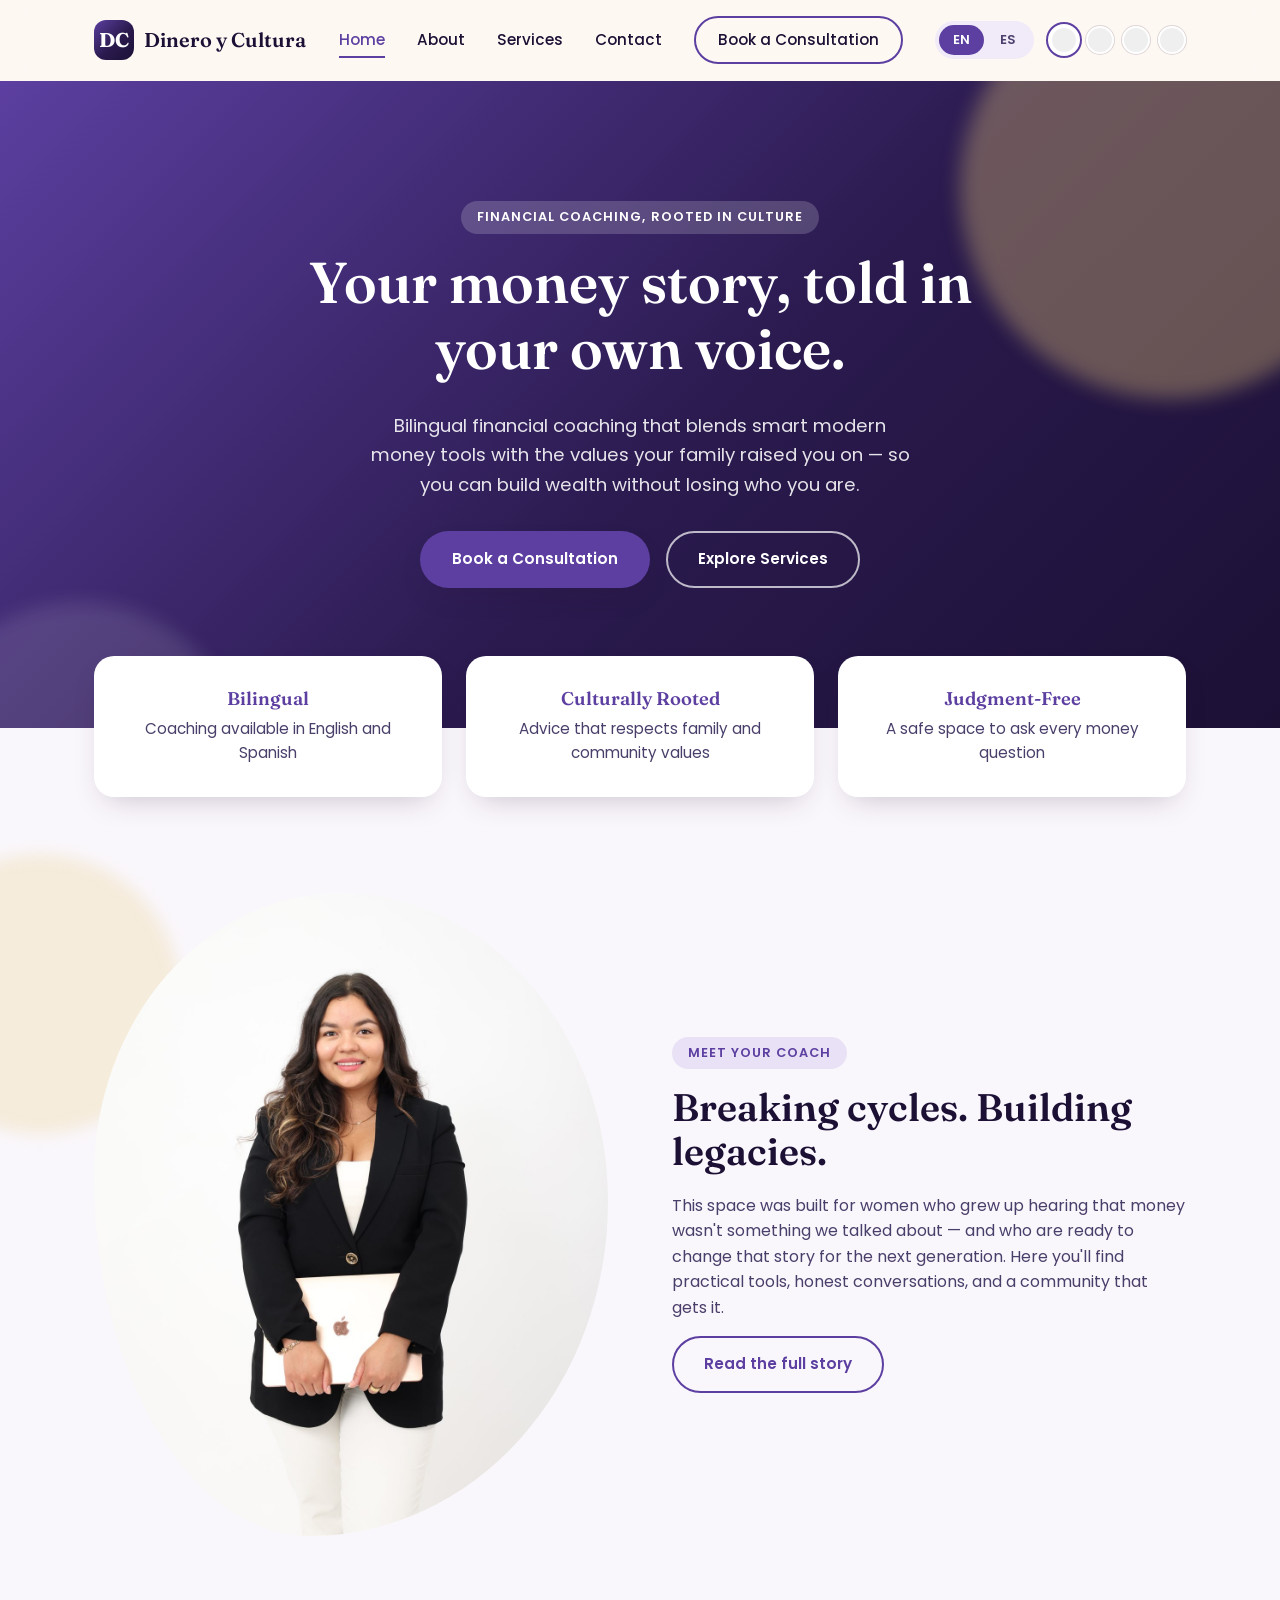
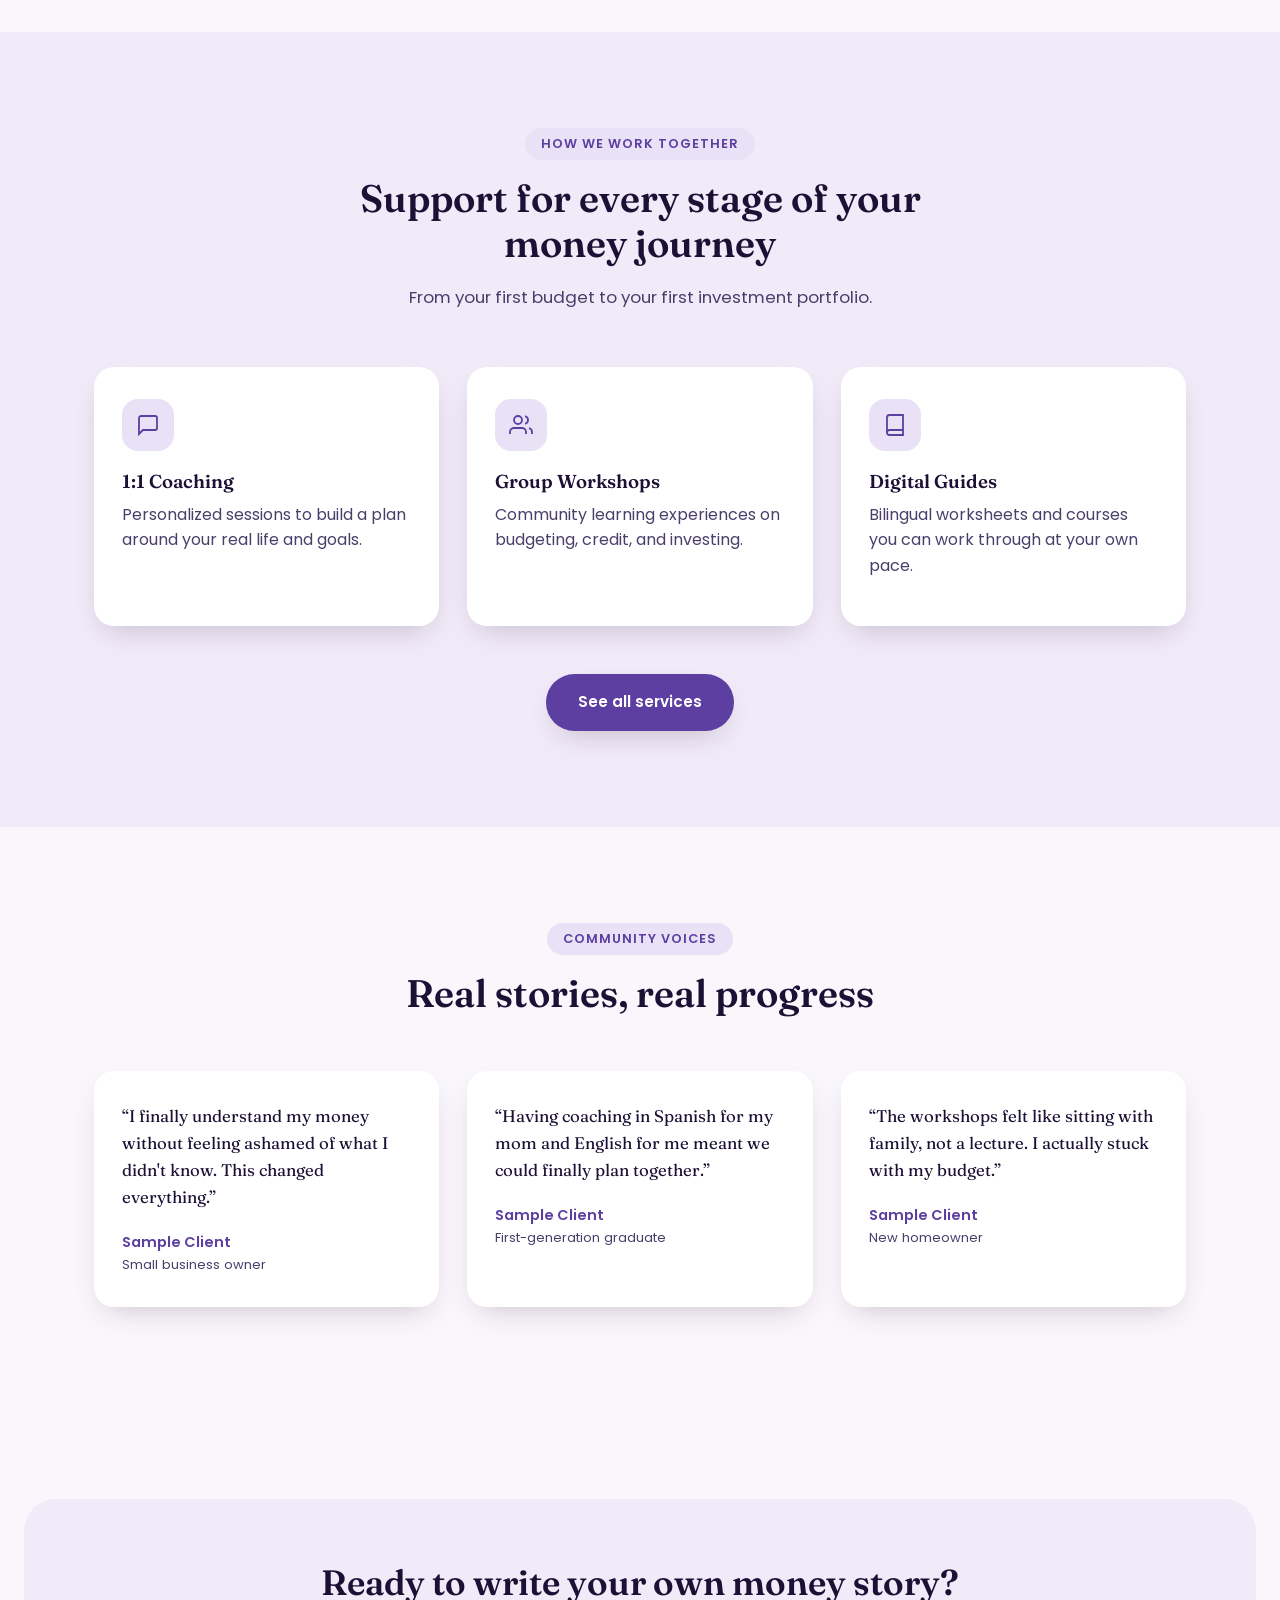
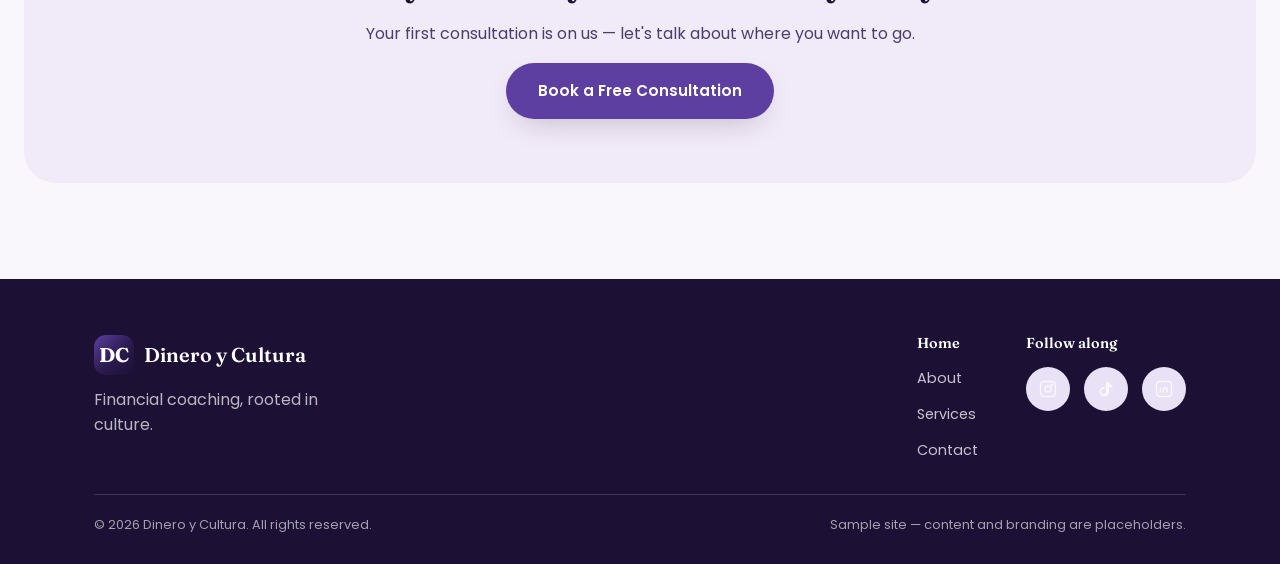
==== commit 4bb861ab: "Add real brand palette and photos New default theme "Midnight Plum & Gold" uses the actual brand hex" ====
--- a/index.html
+++ b/index.html
@@ -80,7 +80,7 @@
     <span class="bg-blob bg-blob--secondary" data-parallax="0.15" style="width:280px;height:280px;top:10%;left:-100px;" aria-hidden="true"></span>
     <div class="container split">
       <div class="blob-frame" data-reveal="scale">
-        <span>[ Photo placeholder ]</span>
+        <img src="assets/images/home-about.jpg" data-i18n-attr="alt:home.about.photoAlt" alt="Financial coach portrait" width="1200" height="1500" loading="lazy" />
       </div>
       <div data-reveal>
         <span class="eyebrow" data-i18n="home.about.eyebrow">Meet your coach</span>
--- a/css/style.css
+++ b/css/style.css
@@ -416,6 +416,12 @@
   text-align: center;
   padding: 24px;
 }
+.blob-frame img {
+  width: 100%;
+  height: 100%;
+  object-fit: cover;
+  display: block;
+}
 
 /* ---------- Card grids ---------- */
 .card-grid {
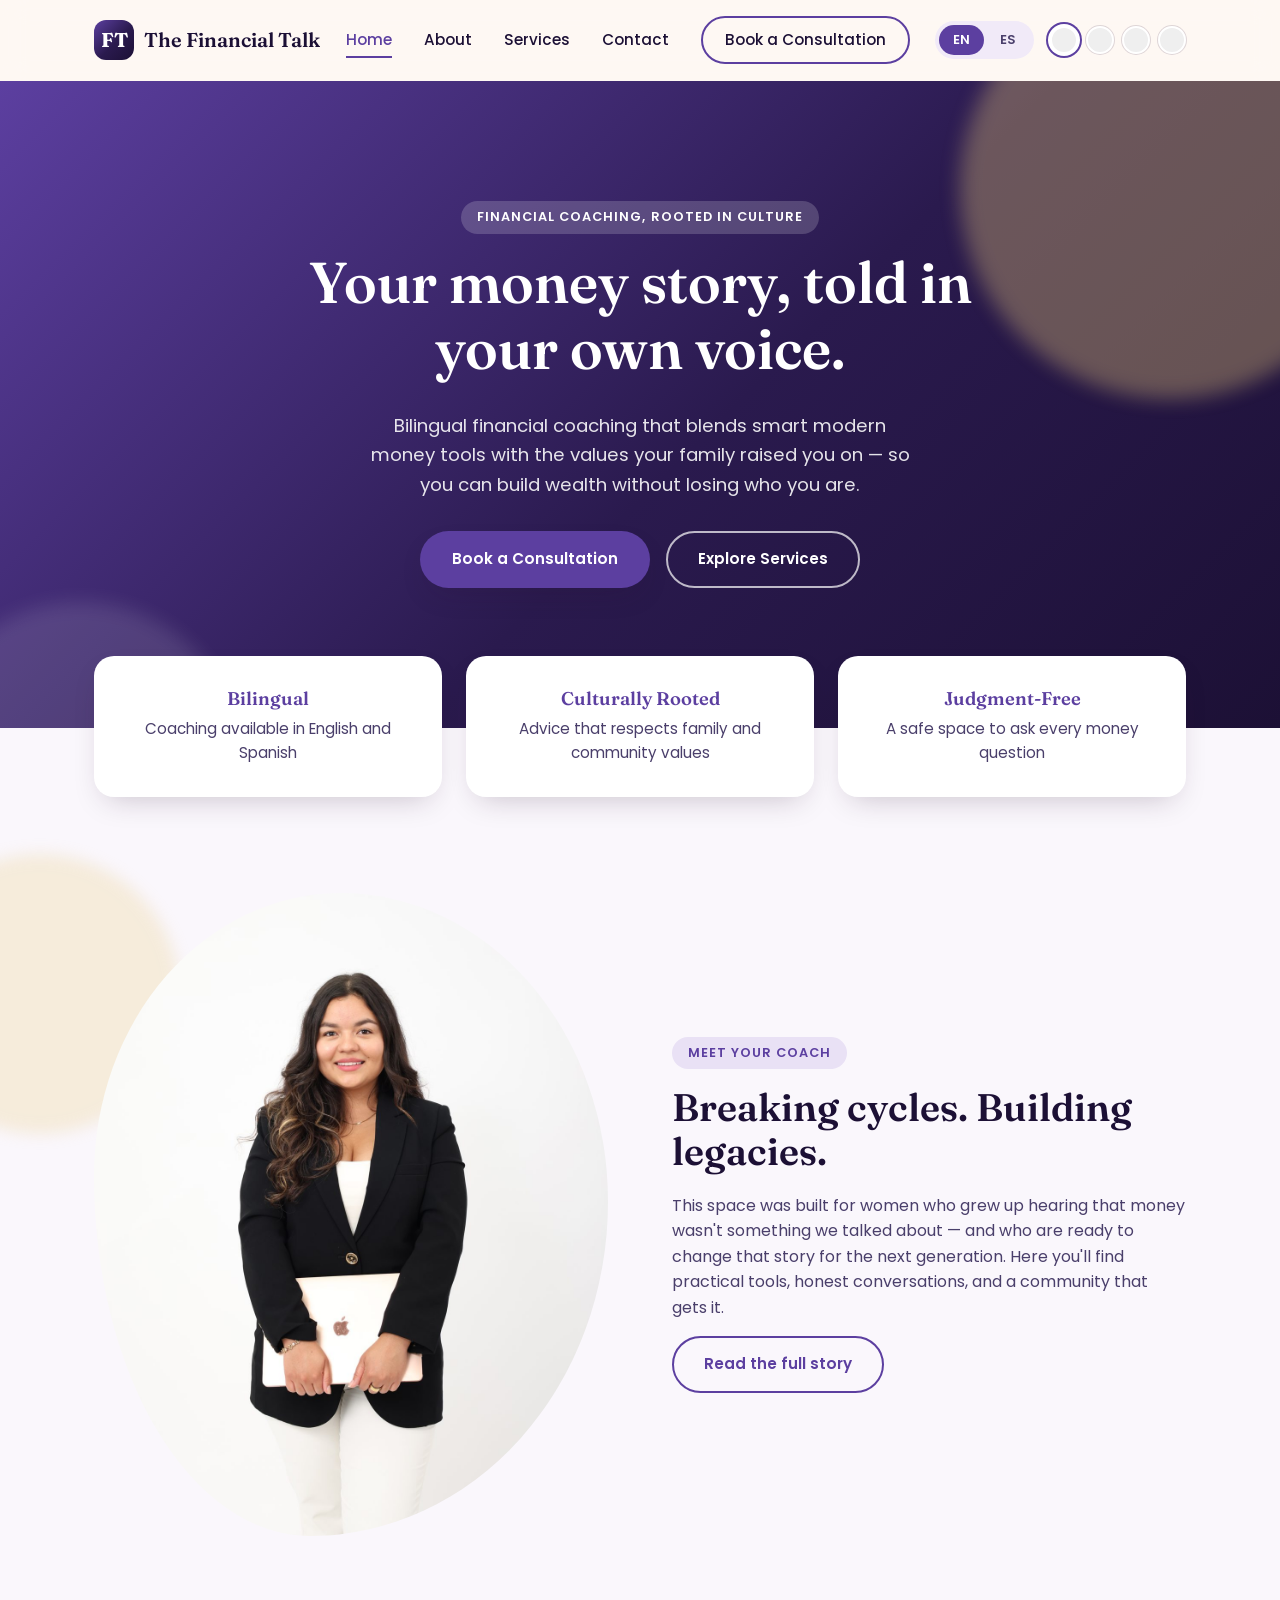
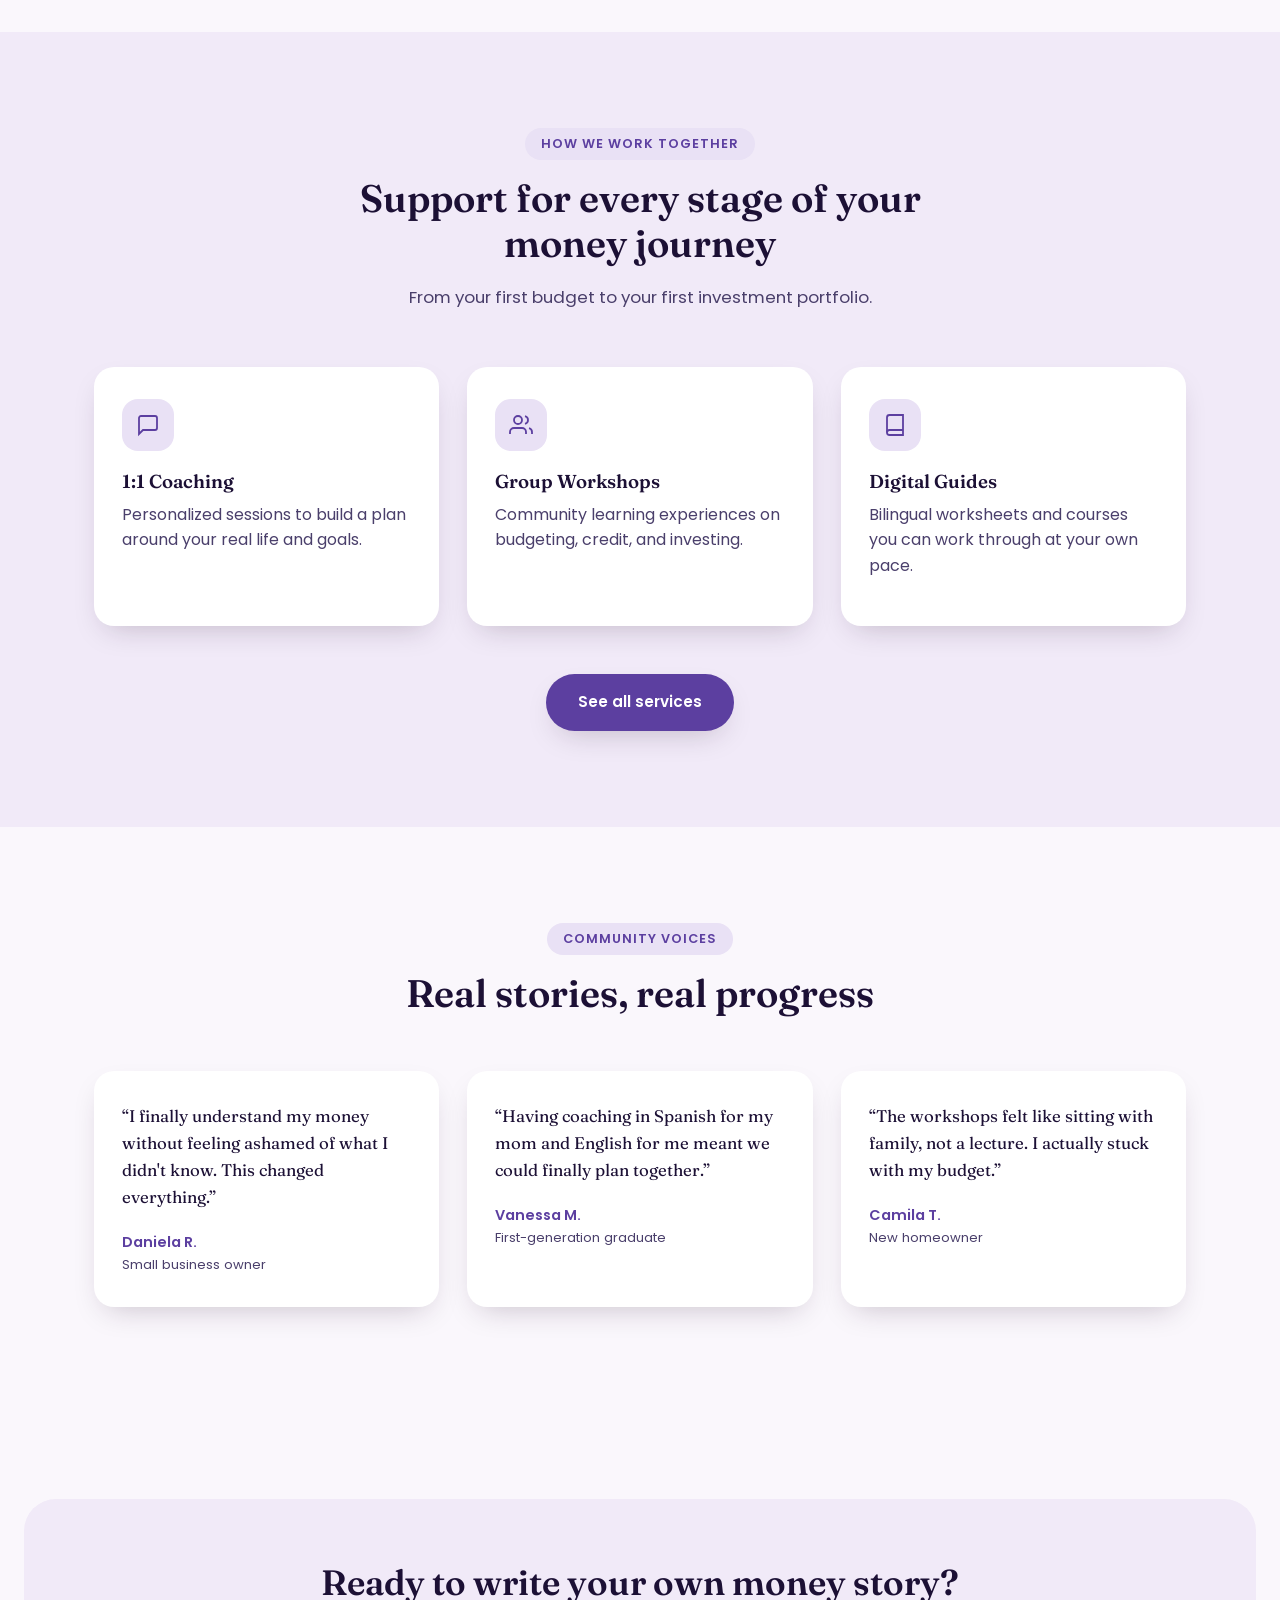
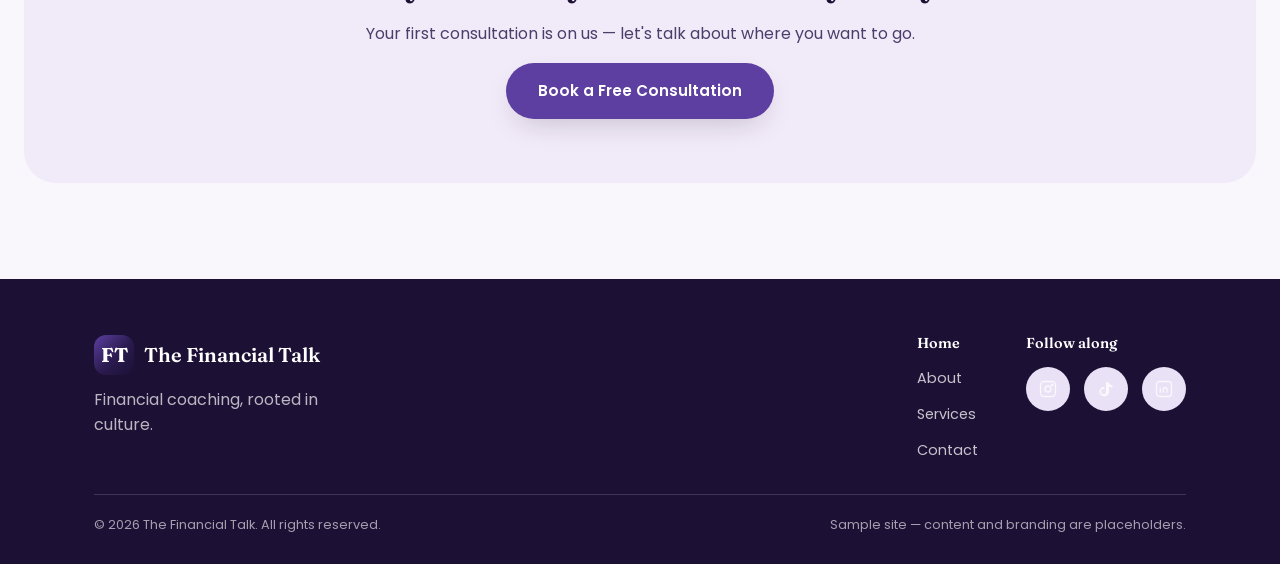
==== commit ae17337e: "Rename to The Financial Talk, add real bio, remove placeholder email - Brand name updated everywhere" ====
--- a/index.html
+++ b/index.html
@@ -4,9 +4,9 @@
 <meta charset="UTF-8" />
 <meta name="viewport" content="width=device-width, initial-scale=1.0" />
 <script>document.documentElement.classList.add("js-enabled");</script>
-<title data-i18n-title="home.hero.title">Dinero y Cultura</title>
+<title data-i18n-title="home.hero.title">The Financial Talk</title>
 <meta name="description" content="Bilingual financial coaching rooted in culture." />
-<link rel="icon" type="image/svg+xml" href="data:image/svg+xml,%3Csvg xmlns='http://www.w3.org/2000/svg' viewBox='0 0 100 100'%3E%3Crect width='100' height='100' rx='24' fill='%23c6146c'/%3E%3Ctext x='50' y='68' font-size='52' font-family='Georgia,serif' fill='white' text-anchor='middle'%3ED%3C/text%3E%3C/svg%3E" />
+<link rel="icon" type="image/svg+xml" href="data:image/svg+xml,%3Csvg xmlns='http://www.w3.org/2000/svg' viewBox='0 0 100 100'%3E%3Crect width='100' height='100' rx='24' fill='%23c6146c'/%3E%3Ctext x='50' y='68' font-size='52' font-family='Georgia,serif' fill='white' text-anchor='middle'%3EF%3C/text%3E%3C/svg%3E" />
 <link rel="preconnect" href="https://fonts.googleapis.com" />
 <link rel="preconnect" href="https://fonts.gstatic.com" crossorigin />
 <link href="https://fonts.googleapis.com/css2?family=Fraunces:wght@500;600;700&family=Poppins:wght@400;500;600;700&display=swap" rel="stylesheet" />
@@ -16,7 +16,7 @@
 
 <header class="site-header" data-site-header>
   <div class="header-inner container">
-    <a href="index.html" class="logo"><span class="logo-mark">DC</span> Dinero y Cultura</a>
+    <a href="index.html" class="logo"><span class="logo-mark">FT</span> The Financial Talk</a>
 
     <nav class="main-nav" data-nav>
       <a href="index.html" aria-current="page" data-i18n="nav.home">Home</a>
@@ -168,7 +168,7 @@
   <div class="container">
     <div class="footer-inner">
       <div class="footer-brand">
-        <a href="index.html" class="logo"><span class="logo-mark">DC</span> Dinero y Cultura</a>
+        <a href="index.html" class="logo"><span class="logo-mark">FT</span> The Financial Talk</a>
         <p data-i18n="footer.tagline">Financial coaching, rooted in culture.</p>
       </div>
       <div class="footer-links">
@@ -191,7 +191,7 @@
       </div>
     </div>
     <div class="footer-bottom">
-      <span>&copy; <span data-current-year>2026</span> Dinero y Cultura. <span data-i18n="footer.rights">All rights reserved.</span></span>
+      <span>&copy; <span data-current-year>2026</span> The Financial Talk. <span data-i18n="footer.rights">All rights reserved.</span></span>
       <span data-i18n="footer.placeholderNotice">Sample site — content and branding are placeholders.</span>
     </div>
   </div>
--- a/css/style.css
+++ b/css/style.css
@@ -1,5 +1,5 @@
 /* ==========================================================================
-   Dinero y Cultura — base styles
+   The Financial Talk — base styles
    Color values below are defaults; js/theme.js overrides them at runtime
    via CSS custom properties so the palette can be swapped live.
    ========================================================================== */
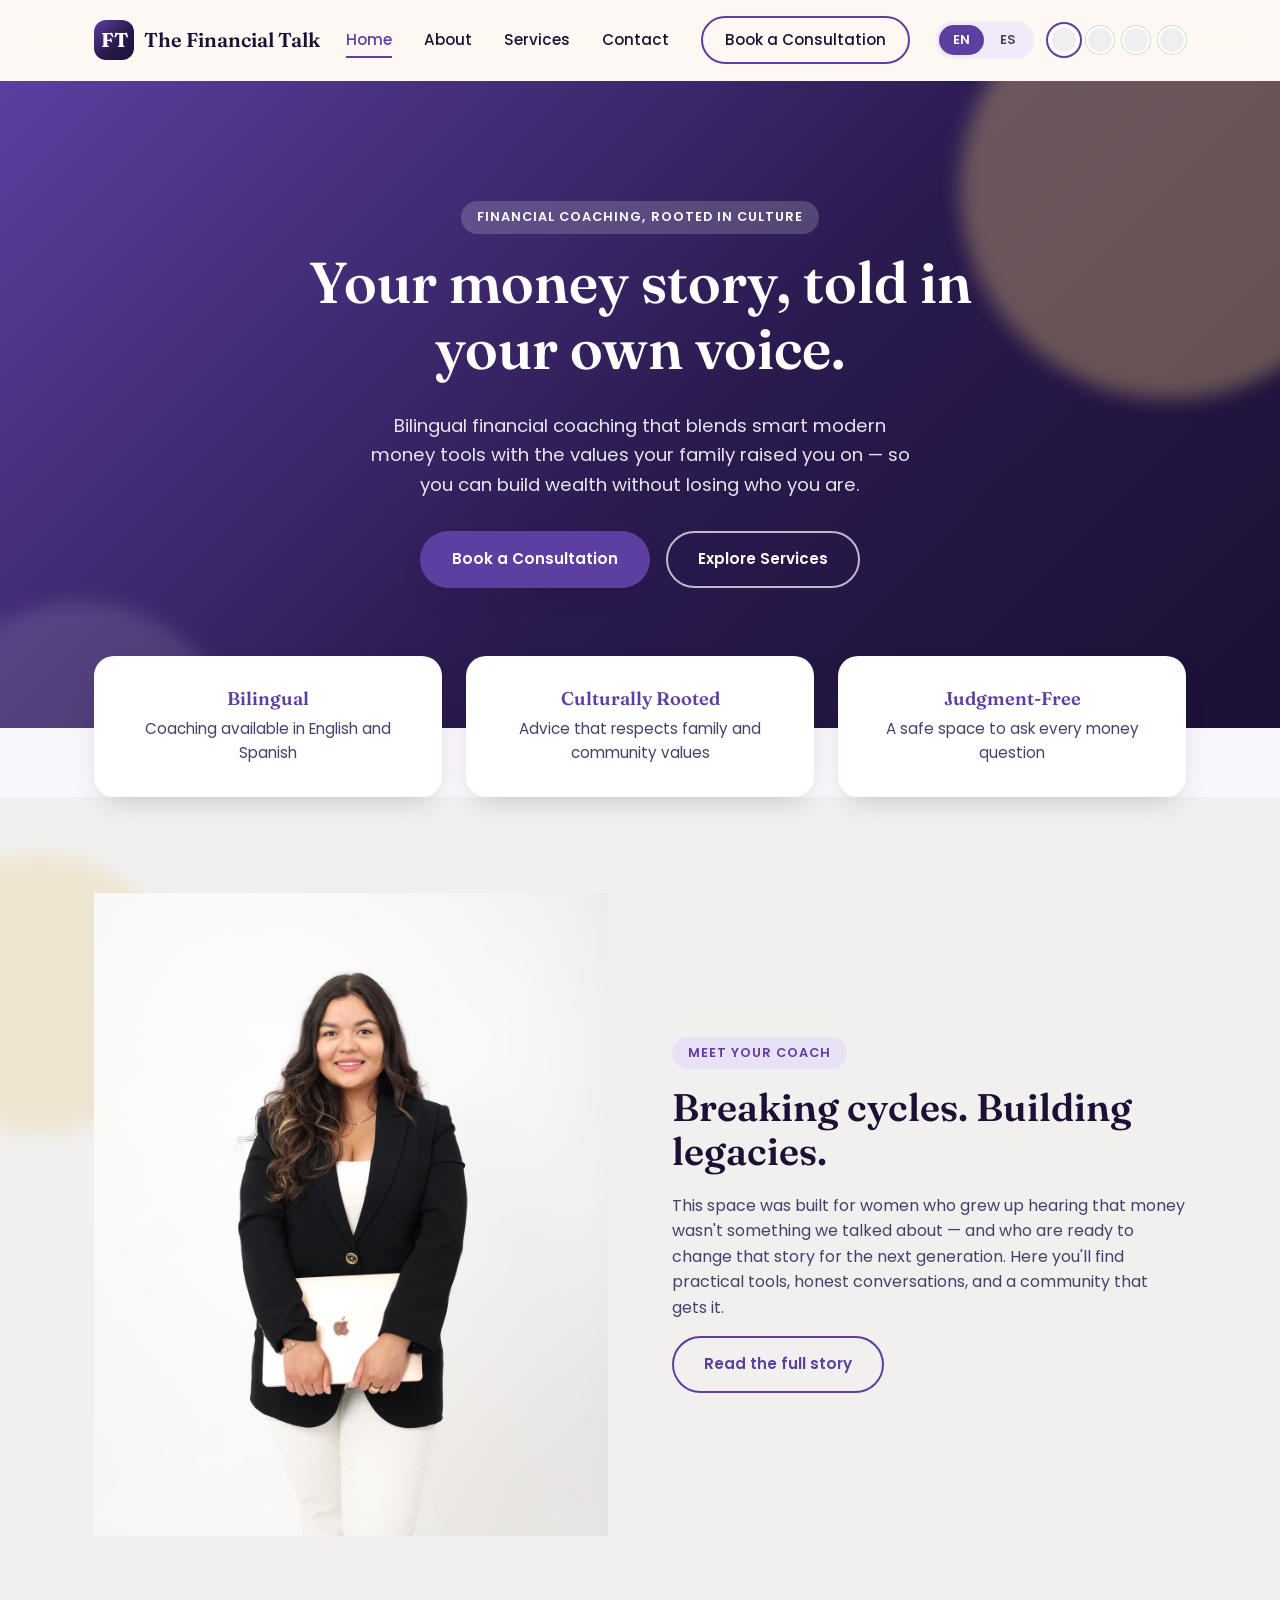
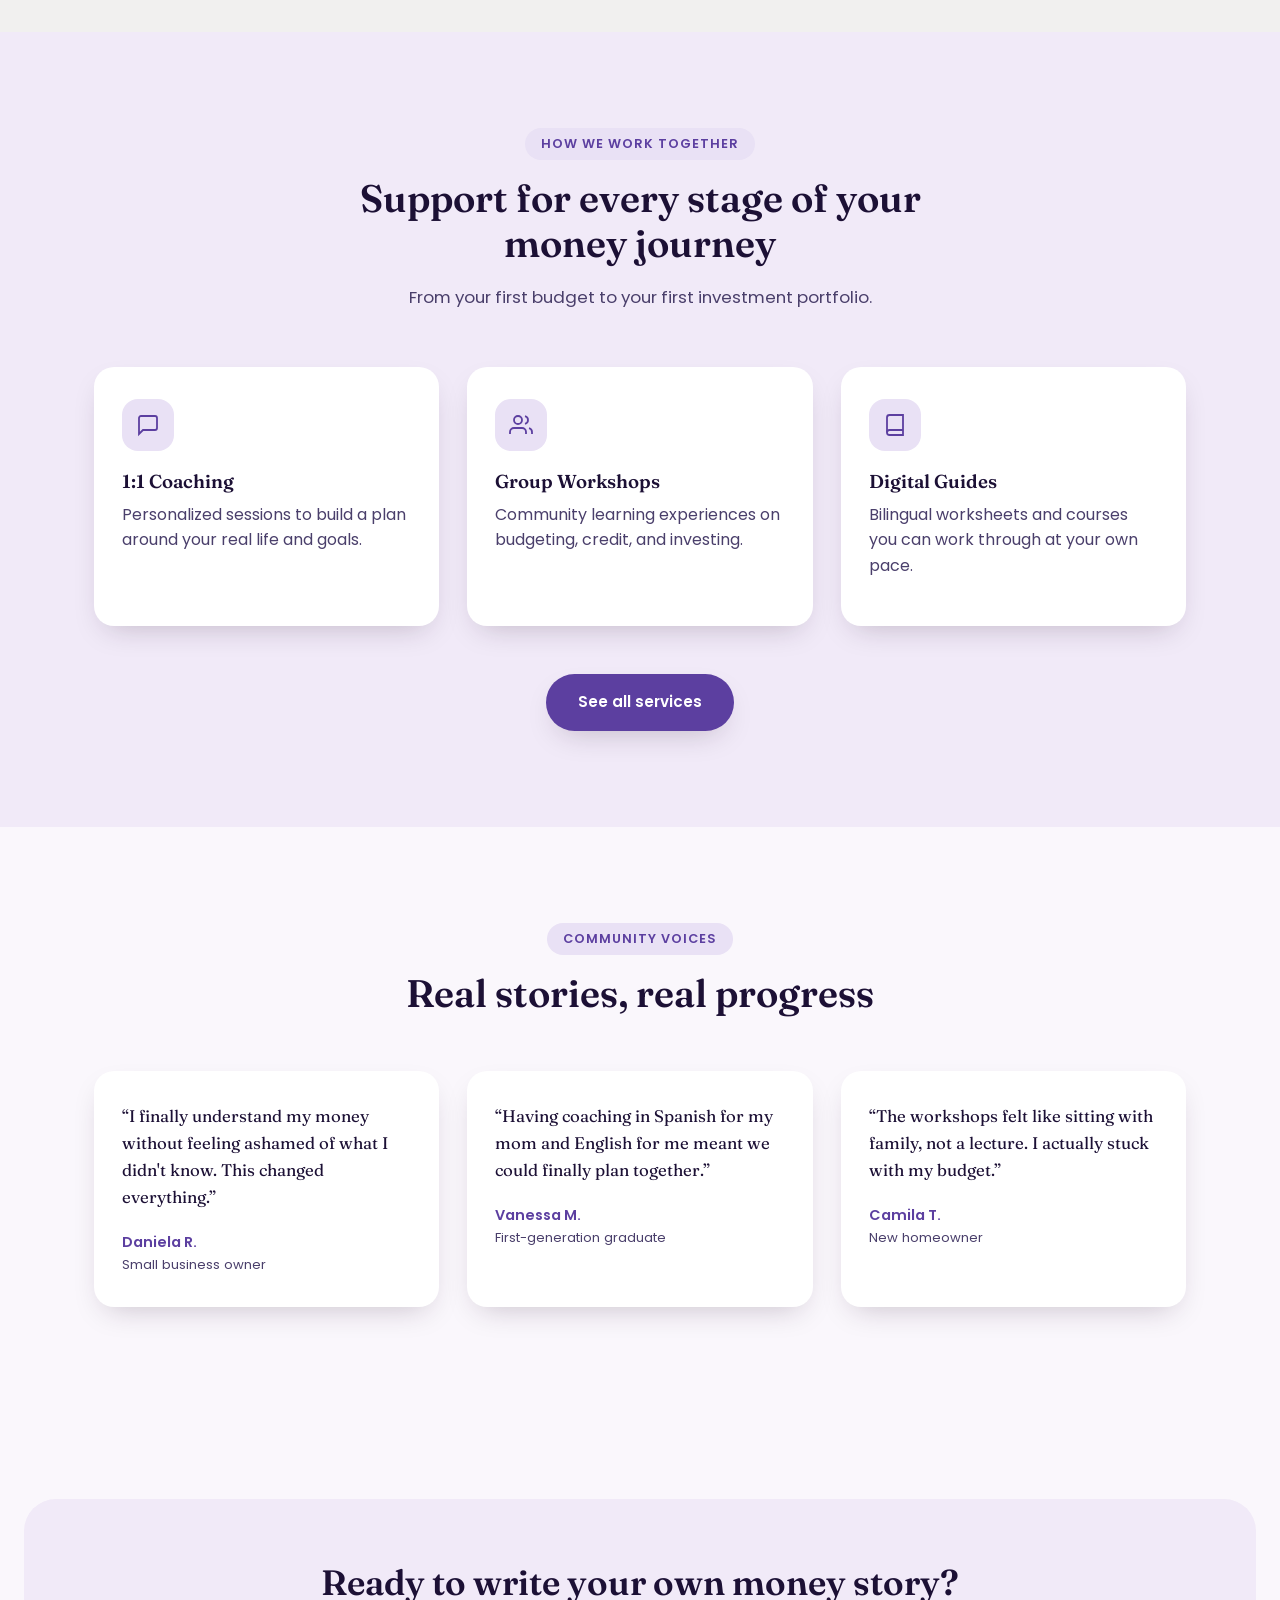
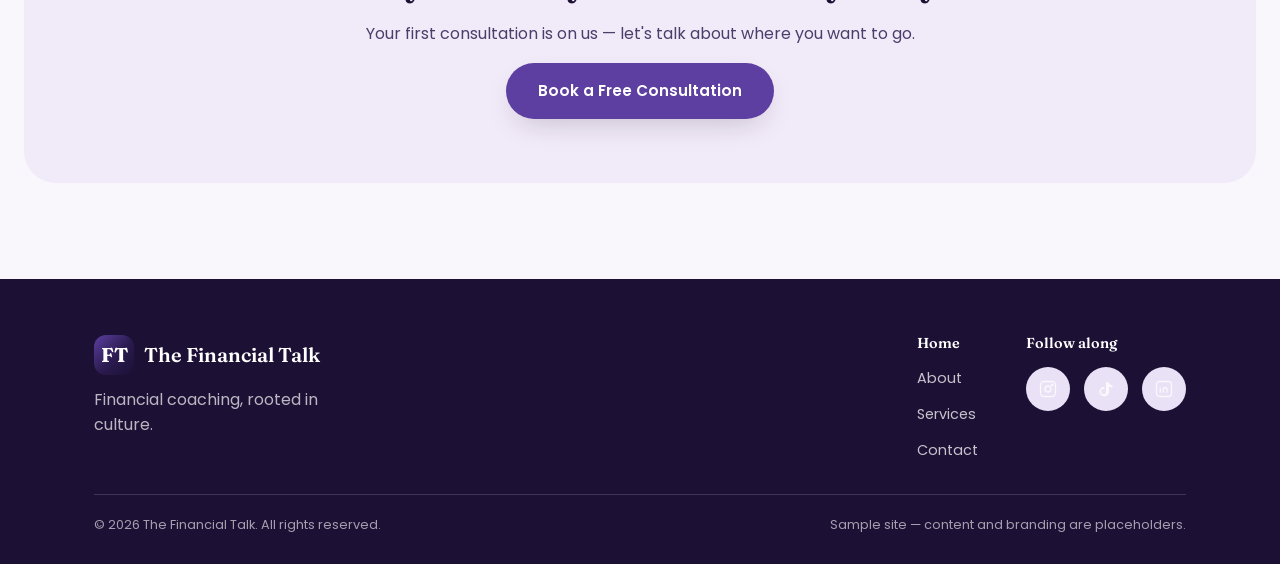
==== commit 199dd5b1: "Blend photo backgrounds into the page ("large room" effect) Replaced the gradient blob-frame mask ar" ====
--- a/index.html
+++ b/index.html
@@ -76,10 +76,10 @@
     </div>
   </div>
 
-  <section class="decor-section">
+  <section class="decor-section room-section">
     <span class="bg-blob bg-blob--secondary" data-parallax="0.15" style="width:280px;height:280px;top:10%;left:-100px;" aria-hidden="true"></span>
     <div class="container split">
-      <div class="blob-frame" data-reveal="scale">
+      <div class="room-photo" data-reveal="scale">
         <img src="assets/images/home-about.jpg" data-i18n-attr="alt:home.about.photoAlt" alt="Financial coach portrait" width="1200" height="1500" loading="lazy" />
       </div>
       <div data-reveal>
--- a/css/style.css
+++ b/css/style.css
@@ -399,28 +399,20 @@
 }
 @media (max-width: 860px) { .split { grid-template-columns: 1fr; gap: 40px; } }
 
-.blob-frame {
-  position: relative;
-  aspect-ratio: 4 / 5;
-  border-radius: 48% 52% 58% 42% / 44% 48% 52% 56%;
-  background: var(--gradient-hero);
-  display: flex;
-  align-items: center;
-  justify-content: center;
-  overflow: hidden;
-}
-.blob-frame span {
-  color: rgba(255, 255, 255, 0.85);
-  font-family: var(--font-display);
-  font-size: 1.1rem;
-  text-align: center;
-  padding: 24px;
-}
-.blob-frame img {
+/* "Room" treatment for real photos: the section behind sits at the same
+   neutral tone as the photo's own studio backdrop (sampled from the
+   photos themselves), and the photo has no frame/mask at all — so the
+   white behind her simply becomes the page, like she's standing in a
+   large room rather than a cut-out photo in a box. */
+.room-section { background: #F1F0EF; }
+
+.room-photo img {
   width: 100%;
-  height: 100%;
-  object-fit: cover;
+  height: auto;
   display: block;
+}
+@media (max-width: 860px) {
+  .room-photo { max-width: 420px; margin: 0 auto; }
 }
 
 /* ---------- Card grids ---------- */
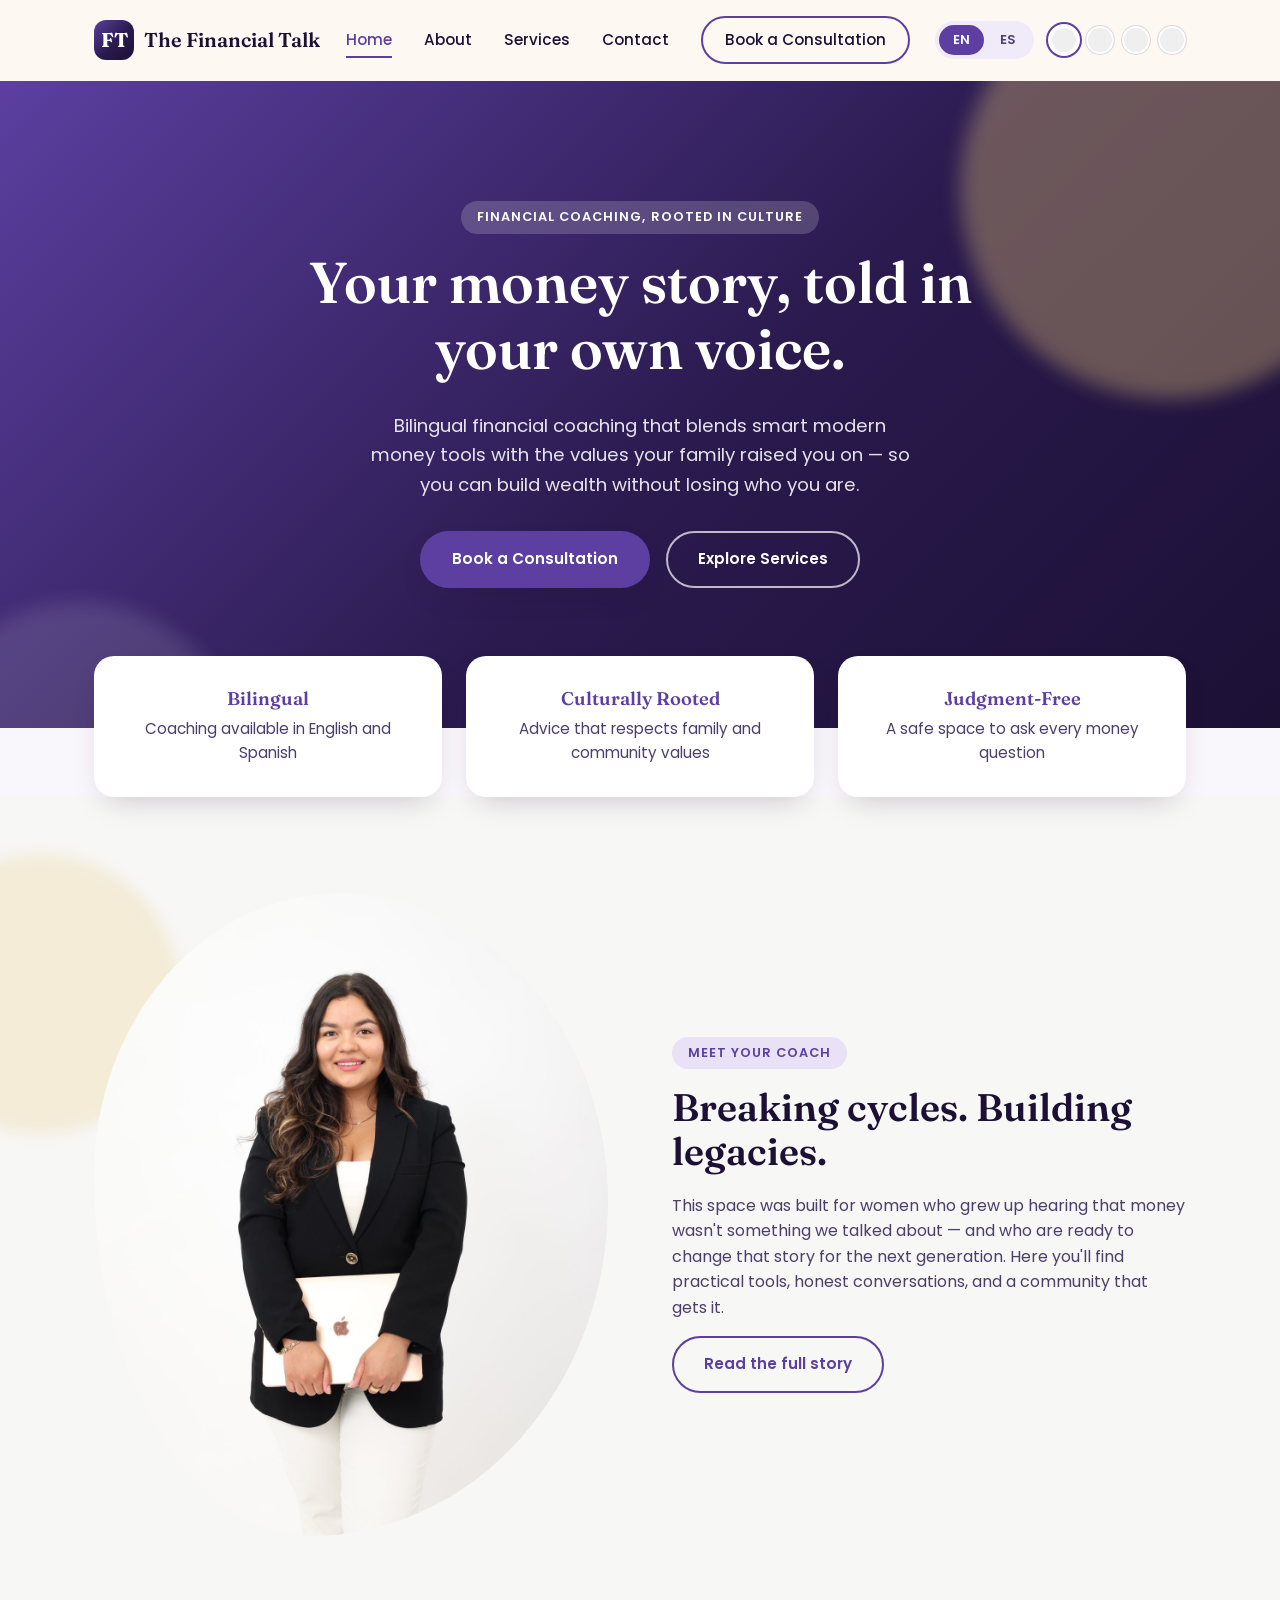
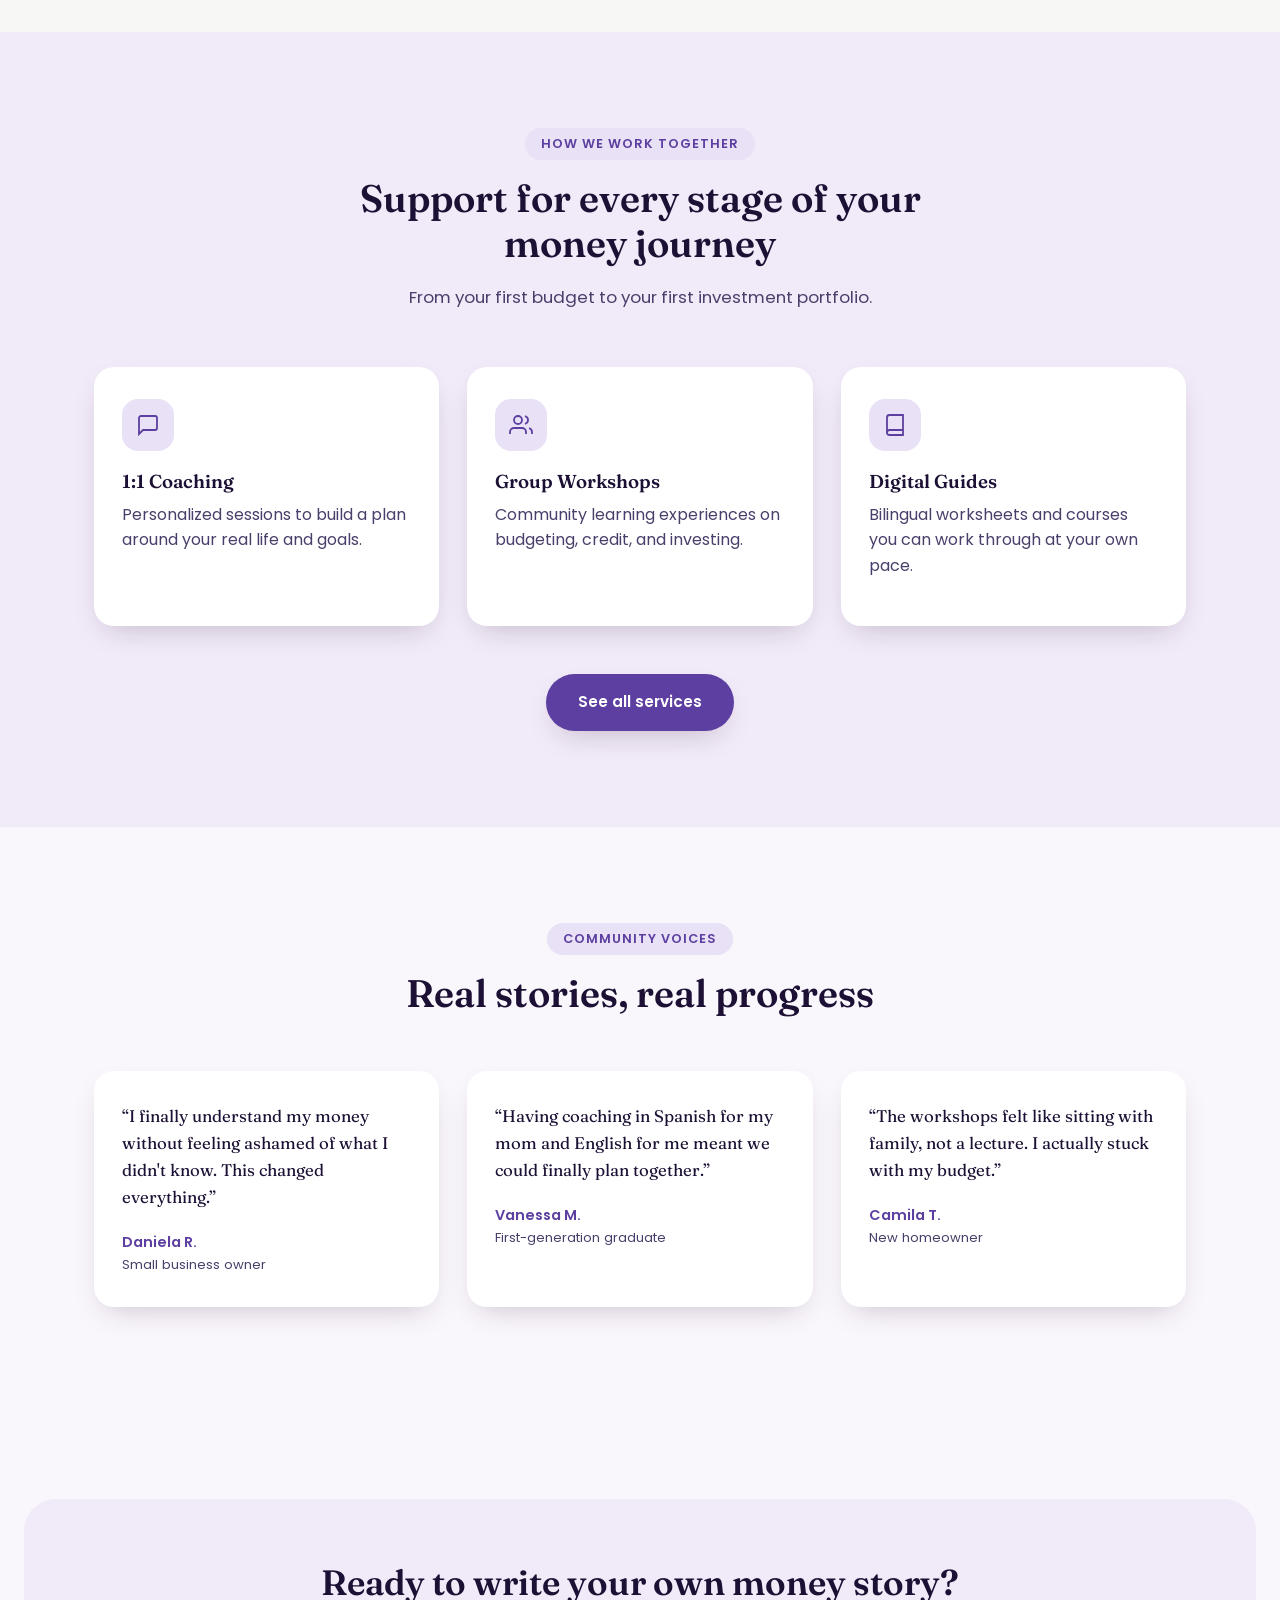
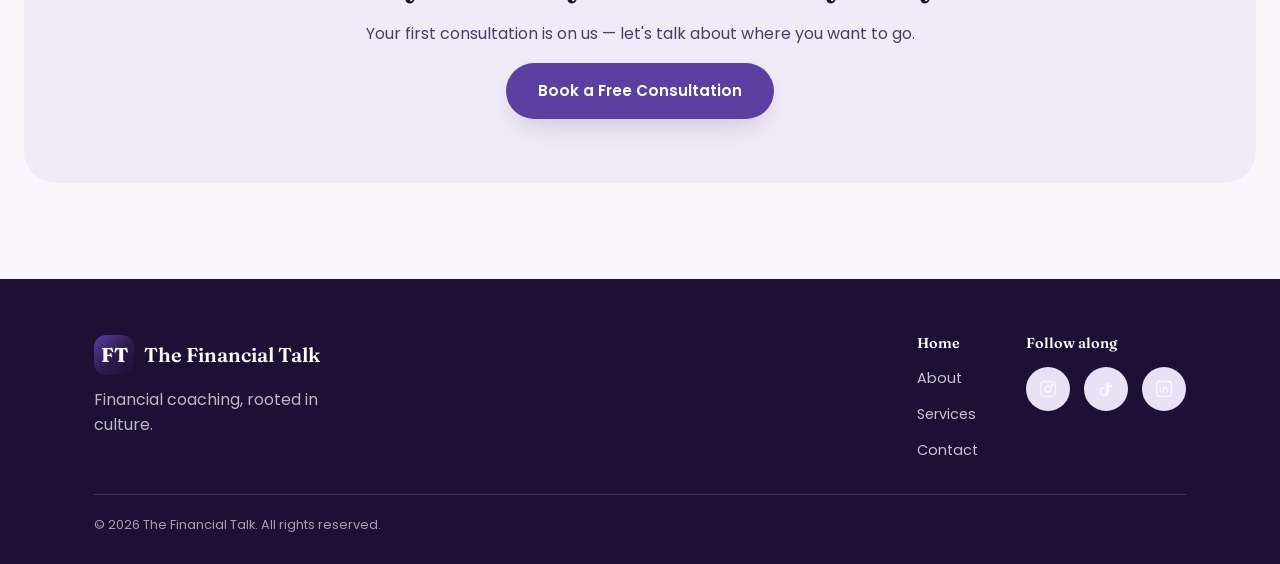
==== commit ade91a2f: "Split bio into 3 justified paragraphs; make brand name language-aware - About page bio now renders a" ====
--- a/index.html
+++ b/index.html
@@ -16,7 +16,7 @@
 
 <header class="site-header" data-site-header>
   <div class="header-inner container">
-    <a href="index.html" class="logo"><span class="logo-mark">FT</span> The Financial Talk</a>
+    <a href="index.html" class="logo"><span class="logo-mark" data-i18n="brand.monogram">FT</span> <span data-i18n="brand.name">The Financial Talk</span></a>
 
     <nav class="main-nav" data-nav>
       <a href="index.html" aria-current="page" data-i18n="nav.home">Home</a>
@@ -168,7 +168,7 @@
   <div class="container">
     <div class="footer-inner">
       <div class="footer-brand">
-        <a href="index.html" class="logo"><span class="logo-mark">FT</span> The Financial Talk</a>
+        <a href="index.html" class="logo"><span class="logo-mark" data-i18n="brand.monogram">FT</span> <span data-i18n="brand.name">The Financial Talk</span></a>
         <p data-i18n="footer.tagline">Financial coaching, rooted in culture.</p>
       </div>
       <div class="footer-links">
@@ -191,7 +191,7 @@
       </div>
     </div>
     <div class="footer-bottom">
-      <span>&copy; <span data-current-year>2026</span> The Financial Talk. <span data-i18n="footer.rights">All rights reserved.</span></span>
+      <span>&copy; <span data-current-year>2026</span> <span data-i18n="brand.name">The Financial Talk</span>. <span data-i18n="footer.rights">All rights reserved.</span></span>
       <span data-i18n="footer.placeholderNotice">Sample site — content and branding are placeholders.</span>
     </div>
   </div>
--- a/css/style.css
+++ b/css/style.css
@@ -397,22 +397,29 @@
   gap: 64px;
   align-items: center;
 }
+.story-copy p { text-align: justify; }
 @media (max-width: 860px) { .split { grid-template-columns: 1fr; gap: 40px; } }
 
 /* "Room" treatment for real photos: the section behind sits at the same
-   neutral tone as the photo's own studio backdrop (sampled from the
-   photos themselves), and the photo has no frame/mask at all — so the
-   white behind her simply becomes the page, like she's standing in a
-   large room rather than a cut-out photo in a box. */
-.room-section { background: #F1F0EF; }
-
+   neutral tone as the photo's own studio backdrop (sampled directly
+   from the photos), so the white behind her reads as continuous page
+   space rather than a mismatched box — she looks like she's standing in
+   a large room. The oval frame itself also gets that same background,
+   so even the clipped edge has no seam. */
+.room-section { background: #F7F7F6; }
+
+.room-photo {
+  position: relative;
+  aspect-ratio: 4 / 5;
+  border-radius: 48% 52% 58% 42% / 44% 48% 52% 56%;
+  overflow: hidden;
+  background: #F7F7F6;
+}
 .room-photo img {
   width: 100%;
-  height: auto;
+  height: 100%;
+  object-fit: cover;
   display: block;
-}
-@media (max-width: 860px) {
-  .room-photo { max-width: 420px; margin: 0 auto; }
 }
 
 /* ---------- Card grids ---------- */
